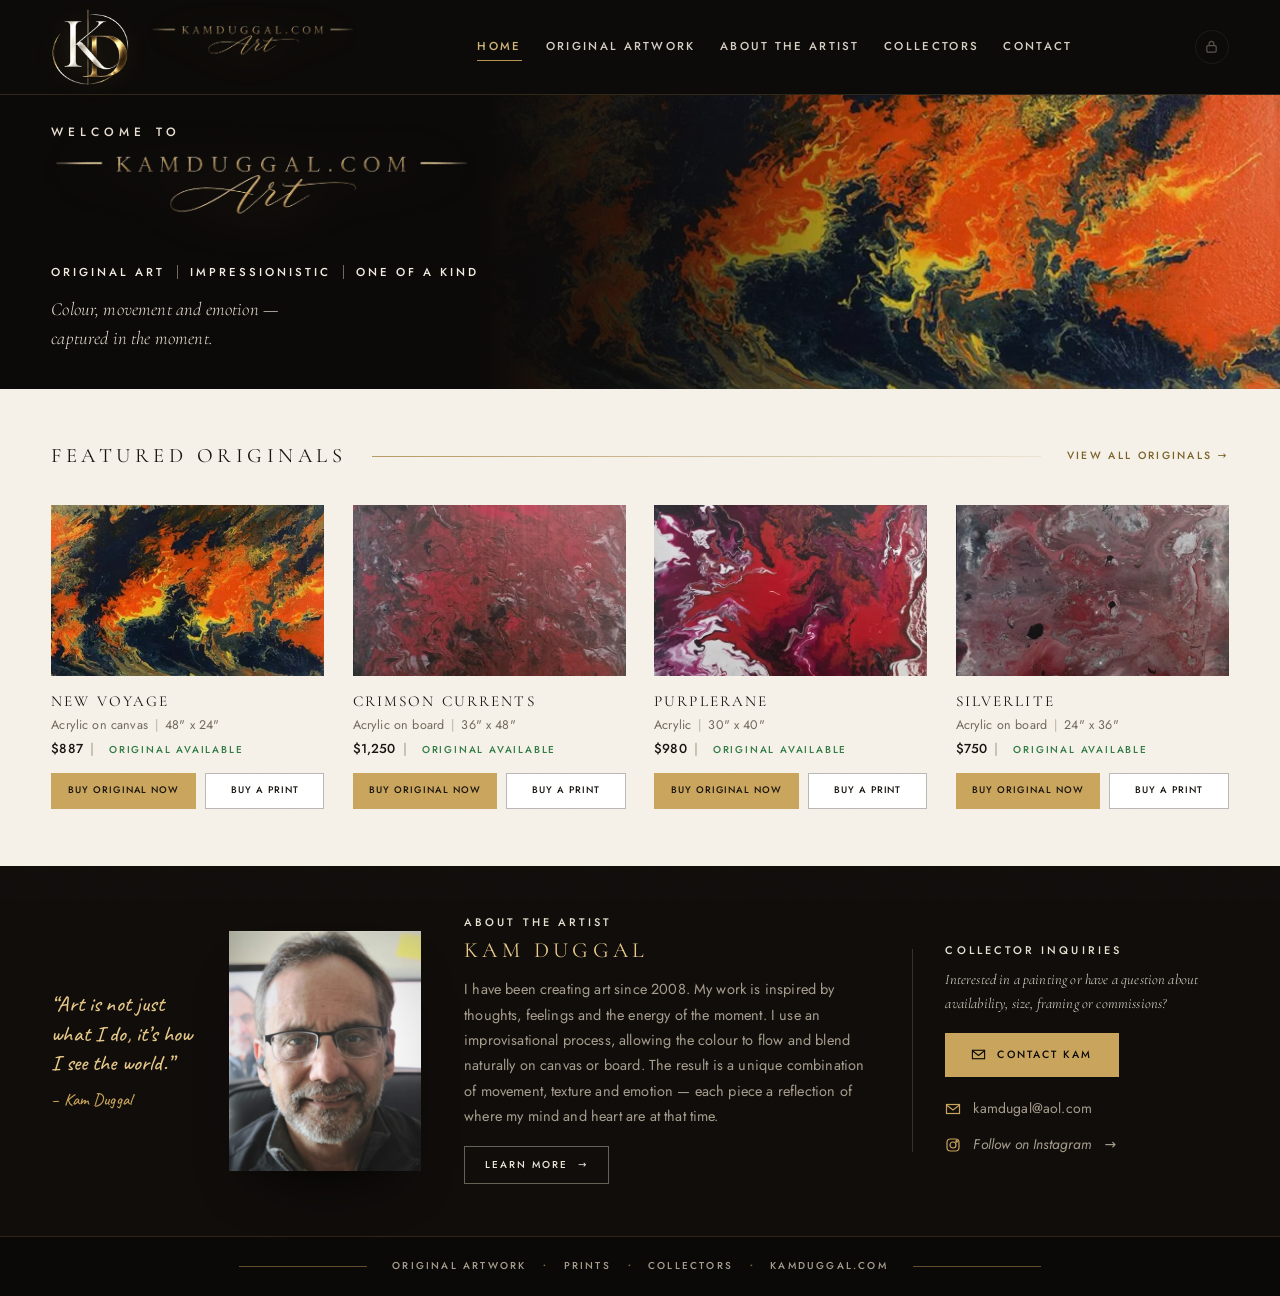
==== index.html @ 904432cf "Remove the Alt view The home page is Kam's design now, so a toggle to see his design is pointless. T" ====
<!doctype html>
<html lang="en">
<head>
<meta charset="utf-8">
<meta name="viewport" content="width=device-width, initial-scale=1">
<title>Kam Duggal | Original Abstract Paintings, Concord NC</title>
<meta name="description" content="Original abstract flow paintings by Kam Duggal, an improvisational artist in Concord, North Carolina. Colour, movement and emotion, captured in the moment. Originals by inquiry, prints available.">
<meta property="og:title" content="Kam Duggal | Original Art">
<meta property="og:description" content="Colour, movement and emotion, captured in the moment. Original abstract paintings from Concord, North Carolina.">
<meta property="og:image" content="img/art/new-voyage.webp">
<meta property="og:type" content="website">
<meta name="theme-color" content="#0b0a09">
<link rel="icon" href="img/favicon.png" type="image/png">
<link rel="apple-touch-icon" href="img/favicon.png">
<link rel="preconnect" href="https://fonts.googleapis.com">
<link rel="preconnect" href="https://fonts.gstatic.com" crossorigin>
<link href="https://fonts.googleapis.com/css2?family=Cormorant+Garamond:ital,wght@0,300;0,400;0,500;1,300;1,400&family=Caveat:wght@400;500&family=Jost:wght@300;400;500&display=swap" rel="stylesheet">
<link rel="stylesheet" href="css/site.css">
<link rel="stylesheet" href="css/home.css">
<link rel="stylesheet" href="css/admin.css">
<link rel="preload" as="image" href="img/art/new-voyage.webp">
<script>document.documentElement.classList.add('js')</script>
</head>
<body>
<a class="skip" href="#main">Skip to content</a>

<header class="site-header mk-header">
  <div class="wrap">
    <a class="brand mk-brand" href="index.html" aria-label="Kam Duggal, home">
      <img class="mark" src="img/logo-mark.png" alt="" width="480" height="456">
      <img class="word" src="img/logo-word.png" alt="kamduggal.com Art" width="900" height="191">
    </a>
    <nav class="nav" aria-label="Main">
      <a href="index.html" aria-current="page">Home</a>
      <a href="originals.html">Original Artwork</a>
      <a href="artist.html">About the Artist</a>
      <a href="artist.html#collectors">Collectors</a>
      <a href="artist.html#contact">Contact</a>
    </nav>
    <button class="menu-btn" aria-label="Open menu" aria-expanded="false"><span></span><span></span></button>
  </div>
</header>

<main id="main">

  <!-- HERO -->
  <section class="mk-hero" aria-label="Introduction">
    <div class="mk-hero-art" id="hero-art"></div>
    <div class="mk-hero-copy">
      <span class="mk-welcome">Welcome to</span>
      <h1 class="mk-wordmark">
        <img src="img/logo-word.png" alt="kamduggal.com Art" width="900" height="191" fetchpriority="high">
      </h1>
      <p class="mk-tags"><span>Original Art</span><i></i><span>Impressionistic</span><i></i><span>One of a Kind</span></p>
      <p class="mk-tagline">Colour, movement and emotion &mdash;<br>captured in the moment.</p>
    </div>
  </section>

  <!-- FEATURED ORIGINALS -->
  <section class="mk-featured" id="featured">
    <div class="wrap">
      <div class="mk-head">
        <h2>Featured Originals</h2>
        <span class="mk-rule"></span>
        <a class="mk-viewall" href="originals.html">View all originals <span aria-hidden="true">&rarr;</span></a>
      </div>
      <ul class="feature-grid" id="feature-grid"></ul>
    </div>
  </section>

  <!-- ABOUT + COLLECTOR INQUIRIES -->
  <section class="mk-about" id="about">
    <div class="wrap mk-about-grid">
      <figure class="mk-portrait">
        <blockquote class="mk-quote">&ldquo;Art is not just what I do, it&rsquo;s how I see the world.&rdquo;<cite>&ndash; Kam Duggal</cite></blockquote>
        <img src="img/kam-portrait.jpg" alt="Kam Duggal" data-img-slot="artist.portrait" width="900" height="1125">
      </figure>

      <div class="mk-bio">
        <span class="mk-label">About the Artist</span>
        <h2>Kam Duggal</h2>
        <p>I have been creating art since 2008. My work is inspired by thoughts, feelings and the energy of the moment. I use an improvisational process, allowing the colour to flow and blend naturally on canvas or board. The result is a unique combination of movement, texture and emotion &mdash; each piece a reflection of where my mind and heart are at that time.</p>
        <a class="mk-learn" href="artist.html">Learn More <span aria-hidden="true">&rarr;</span></a>
      </div>

      <aside class="mk-inq">
        <span class="mk-label">Collector Inquiries</span>
        <p>Interested in a painting or have a question about availability, size, framing or commissions?</p>
        <a class="mk-contact" href="artist.html#contact">
          <svg viewBox="0 0 16 16" fill="none" stroke="currentColor" stroke-width="1.2" aria-hidden="true"><rect x="1.5" y="3.5" width="13" height="9"/><path d="m1.5 4 6.5 5 6.5-5"/></svg>
          Contact Kam
        </a>
        <ul class="mk-lines">
          <li>
            <svg viewBox="0 0 16 16" fill="none" stroke="currentColor" stroke-width="1.2" aria-hidden="true"><rect x="1.5" y="3.5" width="13" height="9"/><path d="m1.5 4 6.5 5 6.5-5"/></svg>
            <a href="mailto:kamdugal@aol.com">kamdugal@aol.com</a>
          </li>
          <li>
            <svg viewBox="0 0 16 16" fill="none" stroke="currentColor" stroke-width="1.2" aria-hidden="true"><rect x="2" y="2" width="12" height="12" rx="3.5"/><circle cx="8" cy="8" r="3"/><circle cx="11.6" cy="4.4" r=".7" fill="currentColor"/></svg>
            <em>Follow on Instagram</em> <span aria-hidden="true">&rarr;</span>
          </li>
        </ul>
      </aside>
    </div>
  </section>
</main>

<footer class="mk-footer">
  <div class="wrap">
    <span class="mk-frule"></span>
    <nav class="mk-flinks" aria-label="Footer">
      <a href="originals.html">Original Artwork</a><i>&bull;</i>
      <a href="https://kam-duggal.pixels.com/">Prints</a><i>&bull;</i>
      <a href="artist.html#collectors">Collectors</a><i>&bull;</i>
      <a href="index.html">kamduggal.com</a>
    </nav>
    <span class="mk-frule"></span>
  </div>
</footer>

<script src="js/data.js"></script>
<script src="/api/content.js"></script>
<script src="js/site.js"></script>
<script src="js/home.js"></script>
<script src="js/admin.js" defer></script>
</body>
</html>
---- css/site.css ----
/* Kam Duggal — Original Art
   Ink, bone and gilt. Display: Cormorant Garamond. Text: Jost. */

:root {
  --ink: #0b0a09;
  --ink-2: #13110f;
  --ink-3: #1c1916;
  --line: rgba(233, 222, 200, .14);
  --line-strong: rgba(233, 222, 200, .28);
  --bone: #f2ece1;
  --bone-2: #e8e0d1;
  --paper: #faf7f1;
  --text: #ece5d8;
  --muted: #a69d8d;
  --muted-dark: #6d6559;
  --gold: #c9a45c;
  --gold-hi: #e6c888;
  --gold-lo: #8f7236;
  --ember: #e0582a;
  --serif: "Cormorant Garamond", "Cormorant", Garamond, "Times New Roman", serif;
  --sans: "Jost", "Futura", "Century Gothic", system-ui, sans-serif;
  --gutter: clamp(20px, 4vw, 64px);
  --max: 1440px;
  --ease: cubic-bezier(.2, .7, .1, 1);
  --ease-io: cubic-bezier(.65, 0, .35, 1);
  --header-h: 84px;
}

*, *::before, *::after { box-sizing: border-box; }
html { -webkit-text-size-adjust: 100%; scroll-padding-top: calc(var(--header-h) + 16px); }
@media (prefers-reduced-motion: no-preference) { html { scroll-behavior: smooth; } }
body {
  margin: 0;
  background: var(--ink);
  color: var(--text);
  font: 400 16px/1.7 var(--sans);
  letter-spacing: .01em;
  -webkit-font-smoothing: antialiased;
  overflow-x: clip;
}
img, svg, canvas { display: block; max-width: 100%; }
a { color: inherit; text-decoration: none; }
button, input, select, textarea { font: inherit; color: inherit; }
button { cursor: pointer; background: none; border: 0; padding: 0; }
:focus-visible { outline: 1px solid var(--gold-hi); outline-offset: 4px; }
::selection { background: var(--gold); color: var(--ink); }
[hidden] { display: none !important; }
.sr-only { position: absolute; width: 1px; height: 1px; overflow: hidden; clip: rect(0 0 0 0); white-space: nowrap; }
.skip { position: fixed; left: 16px; top: -60px; z-index: 200; background: var(--gold); color: var(--ink); padding: 10px 16px; }
.skip:focus { top: 16px; }

/* ---------- type ---------- */
.eyebrow {
  font: 500 11px/1.4 var(--sans);
  letter-spacing: .32em;
  text-transform: uppercase;
  color: var(--gold);
  display: inline-flex; align-items: center; gap: 14px;
}
.eyebrow::before { content: ""; width: 32px; height: 1px; background: currentColor; opacity: .7; }
.eyebrow.plain::before { display: none; }
.display {
  font-family: var(--serif);
  font-weight: 300;
  line-height: .95;
  letter-spacing: -.01em;
  margin: 0;
}
.display em, .h2 em, .h3 em { font-style: italic; color: var(--gold-hi); }
.h2 { font: 300 clamp(2.4rem, 5.2vw, 4.6rem)/1 var(--serif); margin: 0; letter-spacing: -.01em; }
.h3 { font: 400 clamp(1.6rem, 2.4vw, 2.2rem)/1.1 var(--serif); margin: 0; }
.lede { font: 300 clamp(1.25rem, 1.9vw, 1.6rem)/1.5 var(--serif); color: var(--text); }
.muted { color: var(--muted); }
.caps { text-transform: uppercase; letter-spacing: .22em; font-size: 11px; font-weight: 500; }
.num { font-family: var(--serif); font-style: italic; color: var(--gold); }

/* ---------- atmosphere ---------- */
/* fine grain over everything, so the black never reads as flat screen-black */
body::after {
  content: ""; position: fixed; inset: 0; z-index: 1; pointer-events: none; opacity: .05;
  mix-blend-mode: overlay;
  background-image: url("data:image/svg+xml,%3Csvg xmlns='http://www.w3.org/2000/svg' width='140' height='140'%3E%3Cfilter id='n'%3E%3CfeTurbulence type='fractalNoise' baseFrequency='.85' numOctaves='3'/%3E%3C/filter%3E%3Crect width='140' height='140' filter='url(%23n)'/%3E%3C/svg%3E");
}
/* a wash of gilt light and the hairlines of a gallery wall */
.section:not(.light), .page-head, .cta {
  background-image:
    radial-gradient(75% 60% at 8% -10%, rgba(201, 164, 92, .085), transparent 62%),
    radial-gradient(55% 50% at 96% 108%, rgba(224, 88, 42, .06), transparent 68%),
    repeating-linear-gradient(90deg, rgba(233, 222, 200, .032) 0 1px, transparent 1px 25%);
}
.spotlight { background-color: var(--ink-2); }
.light { background-image: none; }
.ghost-wrap { display: contents; }
/* a painting, ghosted, as the backdrop of a section */
.ghost {
  position: absolute; z-index: -1; pointer-events: none;
  right: -6vw; top: 50%; width: 46vw; max-width: 720px; opacity: .14;
  transform: translateY(-46%) rotate(-6deg); filter: blur(1px) saturate(1.1);
  mask-image: radial-gradient(closest-side, #000 35%, transparent);
  -webkit-mask-image: radial-gradient(closest-side, #000 35%, transparent);
}
@media (max-width: 760px) { .ghost { opacity: .1; width: 80vw; right: -20vw; } }

/* ---------- layout ---------- */
.wrap { width: 100%; max-width: var(--max); margin-inline: auto; padding-inline: var(--gutter); }
.section { padding-block: clamp(80px, 12vw, 180px); position: relative; isolation: isolate; }
.section.tight { padding-block: clamp(60px, 8vw, 110px); }
.light { background: var(--bone); color: var(--ink); }
.light .muted { color: var(--muted-dark); }
.light .eyebrow { color: var(--gold-lo); }
.light .display em, .light .h2 em, .light .h3 em { color: var(--gold-lo); }
.rule { height: 1px; background: var(--line); border: 0; margin: 0; }
.light .rule { background: rgba(11, 10, 9, .14); }

.split-head { display: grid; grid-template-columns: minmax(0, 1fr) minmax(0, 2fr); gap: 32px 64px; align-items: end; margin-bottom: clamp(40px, 6vw, 80px); }
.split-head .tools { justify-self: end; display: flex; gap: 12px; align-items: center; }
@media (max-width: 860px) { .split-head { grid-template-columns: 1fr; } .split-head .tools { justify-self: start; } }

/* ---------- buttons ---------- */
.btn {
  --bg: transparent; --fg: var(--text); --bd: var(--line-strong);
  position: relative; display: inline-flex; align-items: center; justify-content: center; gap: 12px;
  min-height: 50px; padding: 0 26px;
  background: var(--bg); color: var(--fg); border: 1px solid var(--bd);
  font: 500 11px/1 var(--sans); letter-spacing: .24em; text-transform: uppercase;
  overflow: hidden; isolation: isolate; white-space: nowrap;
  transition: color .45s var(--ease), border-color .45s var(--ease);
}
.btn::after {
  content: ""; position: absolute; inset: 0; z-index: -1;
  background: var(--gold-hi); transform: translateY(101%);
  transition: transform .55s var(--ease);
}
.btn:hover { color: var(--ink); border-color: var(--gold-hi); }
.btn:hover::after { transform: none; }
.btn.gold { --bg: var(--gold); --fg: var(--ink); --bd: var(--gold); }
.btn.gold::after { background: var(--bone); }
.btn.small { min-height: 40px; padding: 0 16px; font-size: 10px; letter-spacing: .2em; }
.light .btn { --fg: var(--ink); --bd: rgba(11, 10, 9, .3); }
.light .btn.gold { --fg: var(--ink); --bd: var(--gold); }
.ico-i { width: 14px; height: 14px; flex: none; }
.btn .arr { width: 14px; height: 14px; flex: none; transition: transform .45s var(--ease); }
.btn:hover .arr { transform: translate(3px, -3px); }
.btn .arr.right { transform: none; }
.btn:hover .arr.right { transform: translateX(4px); }

.link {
  display: inline-flex; align-items: center; gap: 10px;
  font: 500 11px/1 var(--sans); letter-spacing: .24em; text-transform: uppercase;
  padding-block: 8px; background: linear-gradient(currentColor, currentColor) 0 100% / 100% 1px no-repeat;
  transition: background-size .5s var(--ease), color .3s;
}
.link:hover { background-size: 0 1px; background-position: 100% 100%; color: var(--gold-hi); }
.light .link:hover { color: var(--gold-lo); }

/* ---------- header ---------- */
.site-header {
  position: fixed; inset: 0 0 auto; z-index: 90; height: var(--header-h);
  display: flex; align-items: center;
  transition: background .5s var(--ease), height .5s var(--ease), transform .5s var(--ease), border-color .5s;
  border-bottom: 1px solid transparent;
}
.site-header.scrolled {
  --header-h: 68px;
  background: rgba(11, 10, 9, .82);
  backdrop-filter: blur(14px) saturate(1.2);
  -webkit-backdrop-filter: blur(14px) saturate(1.2);
  border-color: var(--line);
}
.site-header.hide { transform: translateY(-100%); }
.site-header .wrap { display: flex; align-items: center; justify-content: space-between; gap: 24px; }
.brand { display: flex; align-items: center; gap: 14px; flex: none; }
.brand .mark { width: auto; height: 54px; color: var(--gold); transition: transform .8s var(--ease), filter .8s; filter: drop-shadow(0 2px 10px rgba(201, 164, 92, .18)); }
.brand:hover .mark { filter: drop-shadow(0 2px 16px rgba(230, 200, 136, .45)); }
.brand:hover .mark { transform: scale(1.04); }
.brand .word { display: grid; line-height: 1; }
.brand .word b { font: 500 17px/1 var(--serif); letter-spacing: .34em; text-transform: uppercase; }
.brand .word i { font: italic 400 14px/1 var(--serif); color: var(--gold); margin-top: 5px; letter-spacing: .04em; }
.nav { display: flex; align-items: center; gap: clamp(14px, 1.9vw, 30px); }
.nav a:not(.btn) {
  position: relative; font: 500 11px/1 var(--sans); letter-spacing: .24em; text-transform: uppercase;
  padding-block: 10px; color: var(--text); opacity: .82; transition: opacity .3s, color .3s;
}
.nav a:not(.btn)::after {
  content: ""; position: absolute; left: 0; right: 0; bottom: 2px; height: 1px; background: var(--gold);
  transform: scaleX(0); transform-origin: right; transition: transform .5s var(--ease);
}
.nav a:not(.btn):hover, .nav a[aria-current="page"] { opacity: 1; color: var(--gold-hi); }
.nav a:not(.btn):hover::after, .nav a[aria-current="page"]::after { transform: scaleX(1); transform-origin: left; }
.menu-btn { display: none; width: 44px; height: 44px; position: relative; }
.menu-btn span { position: absolute; left: 10px; right: 10px; height: 1px; background: var(--text); transition: transform .5s var(--ease), opacity .3s; }
.menu-btn span:nth-child(1) { top: 17px; }
.menu-btn span:nth-child(2) { top: 26px; left: 18px; }
.menu-open .menu-btn span:nth-child(1) { transform: translateY(4.5px) rotate(45deg); }
.menu-open .menu-btn span:nth-child(2) { transform: translateY(-4.5px) rotate(-45deg); left: 10px; }

@media (max-width: 1020px) {
  .menu-btn { display: block; z-index: 2; }
  .nav {
    position: fixed; inset: 0; z-index: 1; flex-direction: column; justify-content: center; align-items: flex-start;
    gap: 6px; padding: 100px var(--gutter) 40px; background: var(--ink);
    opacity: 0; visibility: hidden; transition: opacity .5s var(--ease), visibility .5s;
  }
  .nav a:not(.btn) { font: 300 clamp(2.4rem, 9vw, 3.6rem)/1.15 var(--serif); letter-spacing: 0; text-transform: none; opacity: 0; transform: translateY(20px); transition: opacity .6s var(--ease), transform .6s var(--ease), color .3s; }
  .nav a:not(.btn)::after { display: none; }
  .nav .btn { margin-top: 28px; opacity: 0; transition: opacity .6s .35s; }
  .menu-open .nav { opacity: 1; visibility: visible; }
  .menu-open .nav a:not(.btn) { opacity: 1; transform: none; }
  .menu-open .nav a:nth-child(2) { transition-delay: .05s; }
  .menu-open .nav a:nth-child(3) { transition-delay: .1s; }
  .menu-open .nav a:nth-child(4) { transition-delay: .15s; }
  .menu-open .nav a:nth-child(5) { transition-delay: .2s; }
  .menu-open .nav .btn { opacity: 1; }
  .menu-open .site-header { background: var(--ink); }
  .menu-open .brand { position: relative; z-index: 2; }
}
@media (max-width: 420px) {
  .brand .word b { font-size: 14px; letter-spacing: .26em; }
  .brand .mark { height: 42px; }
}

/* ---------- hero ---------- */
.hero {
  position: relative; min-height: max(100svh, 640px); display: grid; align-items: center;
  padding: calc(var(--header-h) + 40px) 0 120px; overflow: hidden; isolation: isolate;
}
.hero-bg { position: absolute; inset: -2%; z-index: -2; }
.hero-bg canvas, .hero-bg .fallback { width: 100%; height: 100%; object-fit: cover; }
.hero-bg .fallback { position: absolute; inset: 0; filter: blur(18px) saturate(1.1); transform: scale(1.1); transition: opacity 1.4s; }
.hero::before {
  content: ""; position: absolute; inset: 0; z-index: -1;
  background:
    radial-gradient(120% 90% at 78% 50%, rgba(11, 10, 9, .15), rgba(11, 10, 9, .7) 60%),
    linear-gradient(90deg, rgba(11, 10, 9, .92) 0%, rgba(11, 10, 9, .55) 45%, rgba(11, 10, 9, .25) 100%),
    linear-gradient(0deg, var(--ink) 0%, transparent 28%);
}
.hero-grid { display: grid; grid-template-columns: minmax(0, 1fr) minmax(0, 1.02fr); gap: clamp(30px, 4vw, 70px); align-items: center; }
.hero-logo { margin: 22px 0 0; max-width: min(100%, 560px); }
.hero-logo img { width: 100%; height: auto; filter: drop-shadow(0 6px 30px rgba(201, 164, 92, .25)); }
.hero h1 { font-size: clamp(3.6rem, 10.5vw, 10.5rem); margin: 26px 0 0; }
.hero h1 .line { display: block; overflow: hidden; padding-bottom: .26em; margin-bottom: -.2em; }
.hero h1 .line > span { display: inline-block; }
.hero h1 .line:nth-child(2) { padding-left: .9em; }
.hero .tag { margin: 28px 0 0; max-width: 30ch; font: italic 300 clamp(1.3rem, 2.1vw, 1.75rem)/1.4 var(--serif); color: var(--bone-2); }
.hero .pills { display: flex; flex-wrap: wrap; gap: 10px 26px; margin: 34px 0 0; padding: 0; list-style: none; }
.hero .pills li { font: 500 10.5px/1 var(--sans); letter-spacing: .3em; text-transform: uppercase; color: var(--muted); display: flex; align-items: center; }
.hero .pills li + li::before { content: ""; width: 4px; height: 4px; transform: rotate(45deg); background: var(--gold); margin: 0 26px 0 0; flex: none; }
.hero .actions { display: flex; flex-wrap: wrap; gap: 14px; margin-top: 44px; }

.showcase { --stage-h: min(56svh, 480px); position: relative; justify-self: stretch; width: auto; margin-right: calc(var(--gutter) * -1); }
.showcase .stage { position: relative; height: var(--stage-h); }
.showcase figure {
  position: absolute; inset: 0; margin: 0;
  opacity: 0; transition: opacity 1.2s var(--ease);
}
.showcase figure.on { opacity: 1; }
.showcase .frame {
  position: relative; display: block; width: 100%; height: 100%; padding: 0; overflow: hidden;
  box-shadow: 0 50px 90px -40px rgba(0, 0, 0, .9), inset 0 0 0 1px rgba(201, 164, 92, .3);
}
.showcase .frame::after {
  content: ""; position: absolute; inset: 0; pointer-events: none;
  background: linear-gradient(90deg, rgba(11, 10, 9, .6), transparent 26%);
}
.showcase figure.on .frame img { transform: scale(1); }
.showcase .frame img { width: 100%; height: 100%; max-width: none; max-height: none; object-fit: cover; transform: scale(1.07); transition: transform 8s linear; }
.showcase .caption { padding-right: var(--gutter); }
.showcase .cap-row {
  display: flex; justify-content: space-between; align-items: end; gap: 20px; margin-top: 26px;
  border-top: 1px solid var(--line); padding-top: 18px;
}
.showcase .now b { display: block; font: 400 1.5rem/1.1 var(--serif); }
.showcase .now span { font-size: 12px; color: var(--muted); letter-spacing: .06em; }
.showcase .count { font: italic 300 1.1rem/1 var(--serif); color: var(--gold); white-space: nowrap; }
.showcase .bars { display: flex; gap: 6px; margin-top: 16px; }
.showcase .bars button { flex: 1; height: 16px; position: relative; }
.showcase .bars button::before, .showcase .bars button::after { content: ""; position: absolute; left: 0; right: 0; top: 7px; height: 2px; background: var(--line-strong); }
.showcase .bars button::after { background: var(--gold); transform: scaleX(0); transform-origin: left; }
.showcase .bars button.done::after { transform: scaleX(1); }
.showcase .bars button.on::after { animation: bar var(--dur, 7s) linear forwards; }
.paused .showcase .bars button.on::after { animation-play-state: paused; }
@keyframes bar { to { transform: scaleX(1); } }

.hero .locale { position: absolute; right: var(--gutter); bottom: 34px; font: italic 300 1rem/1 var(--serif); color: var(--muted); }

@media (max-width: 900px) {
  .hero { padding-bottom: 110px; }
  .hero-grid { grid-template-columns: 1fr; }
  .hero h1 .line:nth-child(2) { padding-left: .5em; }
  .showcase { --stage-h: min(44svh, 380px); margin-right: 0; }
  .hero-logo { max-width: min(100%, 460px); }
  .hero .locale { display: none; }
}

@media (max-height: 780px) and (min-width: 901px) {
  .hero { padding: calc(var(--header-h) + 14px) 0 64px; }
  .hero h1 { font-size: clamp(3rem, 7.6vw, 7rem); }
  .hero .tag { margin-top: 18px; font-size: clamp(1.1rem, 1.6vw, 1.4rem); }
  .hero .pills { margin-top: 20px; }
  .hero .actions { margin-top: 26px; }
  .showcase { --stage-h: min(52svh, 330px); }
  .showcase .cap-row { margin-top: 16px; padding-top: 12px; }
  .hero .locale { bottom: 22px; }
}

/* ---------- stats band ---------- */
.stats-band { border-block: 1px solid var(--line); background: var(--ink-2); }
.stats-band .facts { display: grid; grid-template-columns: repeat(4, minmax(0, 1fr)); gap: 24px; padding-block: clamp(26px, 3.4vw, 44px); }
.stats-band .facts div { position: relative; padding-left: 26px; }
.stats-band .facts div + div::before { content: ""; position: absolute; left: 0; top: 4px; bottom: 4px; width: 1px; background: var(--line); }
.stats-band .facts b { display: block; font: 300 clamp(2rem, 3.2vw, 3rem)/1 var(--serif); color: var(--bone); }
.stats-band .facts b small { font-size: .42em; color: var(--gold); }
.stats-band .facts span { font-size: 12.5px; color: var(--muted); }
@media (max-width: 760px) {
  .stats-band .facts { grid-template-columns: repeat(2, 1fr); gap: 22px 14px; }
  .stats-band .facts div:nth-child(odd) { padding-left: 0; }
  .stats-band .facts div:nth-child(odd)::before { display: none; }
}

/* ---------- section head ---------- */
.sec-head { display: flex; justify-content: space-between; align-items: baseline; gap: 24px; flex-wrap: wrap; margin-bottom: clamp(30px, 4vw, 54px); padding-bottom: 20px; border-bottom: 1px solid rgba(11, 10, 9, .14); }

/* ---------- featured originals ---------- */
.feature-grid { list-style: none; margin: 0; padding: 0; display: grid; grid-template-columns: repeat(4, minmax(0, 1fr)); gap: clamp(18px, 2.2vw, 34px); }
.fcard { display: flex; flex-direction: column; }
.fcard .shot {
  display: grid; place-items: center; height: clamp(190px, 17vw, 250px); padding: 14px; margin-bottom: 18px;
  background: radial-gradient(75% 70% at 50% 45%, #fffdf9, #ece5d7); overflow: hidden;
  box-shadow: inset 0 0 0 1px rgba(11, 10, 9, .07);
}
.fcard .shot img { max-width: 100%; max-height: 100%; width: auto; height: auto; object-fit: contain; box-shadow: 0 18px 26px -14px rgba(11, 10, 9, .5); transition: transform .9s var(--ease); }
.fcard:hover .shot img { transform: scale(1.04) translateY(-3px); }
.fcard h3 { margin: 0; font: 400 1.5rem/1.15 var(--serif); }
.fcard h3 a:hover { color: var(--gold-lo); }
.fcard .spec { margin: 6px 0 0; font-size: 12.5px; color: var(--muted-dark); }
.fcard .price { margin: 10px 0 16px; font: italic 400 1.15rem/1 var(--serif); color: var(--gold-lo); }
.fcard .price span { font: 500 10px/1 var(--sans); letter-spacing: .18em; text-transform: uppercase; color: var(--muted-dark); margin-left: 8px; font-style: normal; }
.fcard .row { display: flex; gap: 8px; margin-top: auto; }
.fcard .row .btn { flex: 1; padding: 0 8px; }
@media (max-width: 1100px) { .feature-grid { grid-template-columns: repeat(2, minmax(0, 1fr)); } }
@media (max-width: 520px) { .feature-grid { grid-template-columns: 1fr; } .fcard .shot { height: 240px; } }

/* ---------- about + collector inquiries ---------- */
.about-band { border-top: 1px solid var(--line); }
.about-grid { display: grid; grid-template-columns: minmax(0, .92fr) minmax(0, 1.12fr) minmax(0, .9fr); gap: clamp(28px, 4vw, 64px); align-items: start; }
.about-portrait { position: relative; margin: 0; }
.about-portrait img { width: 100%; height: auto; object-fit: cover; box-shadow: 0 40px 60px -30px rgba(0, 0, 0, .9); }
.about-portrait .hand { margin: 22px 0 0; font: italic 300 clamp(1.3rem, 1.8vw, 1.65rem)/1.35 var(--serif); color: var(--gold-hi); }
.about-portrait .hand em { font-style: italic; color: var(--bone); }
.about-portrait .hand cite { display: block; margin-top: 12px; font: 500 10px/1 var(--sans); letter-spacing: .3em; text-transform: uppercase; color: var(--muted); font-style: normal; }
.about-copy h2 { margin: 18px 0 20px; }
.about-copy p { margin: 0 0 1em; color: var(--muted); max-width: 46ch; }
.about-copy .btn { margin-top: 12px; }
.inquiries { border: 1px solid var(--line); padding: clamp(24px, 2.6vw, 36px); background: rgba(19, 17, 15, .6); display: grid; gap: 18px; align-content: start; }
.inquiries p { margin: 0; font: italic 300 1.15rem/1.5 var(--serif); color: var(--bone-2); }
.inquiries .btn { justify-self: start; }
.inquiries .contact-lines { display: grid; gap: 12px; padding-top: 18px; border-top: 1px solid var(--line); }
.inquiries .contact-lines a, .inquiries .contact-lines span { display: flex; gap: 12px; align-items: center; font-size: 14.5px; color: var(--muted); }
.inquiries .contact-lines svg { color: var(--gold); }
.inquiries .contact-lines a:hover { color: var(--gold-hi); }
@media (max-width: 1040px) {
  .about-grid { grid-template-columns: repeat(2, minmax(0, 1fr)); }
  .about-portrait { grid-row: span 2; }
}
@media (max-width: 720px) { .about-grid { grid-template-columns: 1fr; } .about-portrait { grid-row: auto; max-width: 420px; } }

/* ---------- marquee ---------- */
.marquee { border-block: 1px solid var(--line); overflow: hidden; padding-block: 22px; background: var(--ink); }
.marquee .track { display: flex; width: max-content; animation: marquee 48s linear infinite; }
.marquee .track > span { display: flex; align-items: center; gap: 48px; padding-right: 48px; white-space: nowrap; font: italic 300 clamp(1.4rem, 2.6vw, 2.2rem)/1 var(--serif); color: var(--bone-2); }
.marquee .track > span b { font: 500 11px/1 var(--sans); letter-spacing: .32em; text-transform: uppercase; font-style: normal; color: var(--gold); }
.marquee .dot { width: 7px; height: 7px; transform: rotate(45deg); border: 1px solid var(--gold); flex: none; }
@keyframes marquee { to { transform: translateX(-50%); } }
@media (prefers-reduced-motion: reduce) { .marquee .track { animation: none; } }

/* ---------- intro statement ---------- */
.intro { display: grid; grid-template-columns: minmax(0, 1fr) minmax(0, 2.2fr); gap: 40px 80px; }
.intro .big { font: 300 clamp(1.9rem, 3.9vw, 3.6rem)/1.18 var(--serif); margin: 0; letter-spacing: -.005em; }
.intro .big .w { opacity: .16; transition: opacity .6s; }
.intro .big .w.lit { opacity: 1; }
.intro .big em { color: var(--gold-lo); }
.intro .aside { display: grid; gap: 28px; align-content: start; }
.intro .facts { display: grid; grid-template-columns: repeat(4, minmax(0, 1fr)); gap: 24px; margin-top: clamp(50px, 7vw, 90px); padding-top: 32px; border-top: 1px solid rgba(11, 10, 9, .14); grid-column: 2; }
.intro .facts div b { display: block; font: 300 clamp(2.4rem, 4vw, 3.6rem)/1 var(--serif); color: var(--ink); }
.intro .facts div span { font-size: 13px; color: var(--muted-dark); }
@media (max-width: 900px) {
  .intro { grid-template-columns: 1fr; }
  .intro .facts { grid-column: 1; grid-template-columns: repeat(2, 1fr); }
}

/* ---------- featured rail ---------- */
.rail-wrap { position: relative; }
.rail {
  display: flex; gap: clamp(18px, 2.4vw, 36px); align-items: flex-end;
  overflow-x: auto; scroll-snap-type: x mandatory; scrollbar-width: none;
  padding: 10px var(--gutter) 30px; margin: 0; scroll-padding-left: var(--gutter);
  cursor: grab;
}
.rail::-webkit-scrollbar { display: none; }
.rail.dragging { cursor: grabbing; scroll-snap-type: none; }
.rail.dragging a { pointer-events: none; }
.card { flex: none; scroll-snap-align: start; width: var(--w, 300px); list-style: none; }
.card .mount {
  position: relative; display: grid; place-items: center; height: var(--mh, 380px);
  background: radial-gradient(80% 80% at 50% 45%, #221e1a, #121010); overflow: hidden;
}
.card .mount img {
  max-width: 78%; max-height: 80%; width: auto; height: auto; object-fit: contain;
  box-shadow: 0 30px 40px -18px rgba(0, 0, 0, .9), 0 0 0 1px rgba(255, 255, 255, .05);
  transition: transform 1s var(--ease);
}
.card:hover .mount img { transform: scale(1.045) translateY(-4px); }
.card .mount .tag {
  position: absolute; left: 14px; top: 14px; font: 500 9.5px/1 var(--sans); letter-spacing: .24em; text-transform: uppercase;
  padding: 7px 9px; border: 1px solid var(--line-strong); color: var(--bone-2); background: rgba(11, 10, 9, .5);
}
.card .mount .scale-note { position: absolute; right: 14px; bottom: 12px; font: italic 300 .95rem/1 var(--serif); color: var(--muted); opacity: 0; transition: opacity .4s; }
.to-scale .card .mount .scale-note { opacity: 1; }
.card .meta { display: block; margin-top: 18px; color: inherit; }
.card h3 { font: 400 1.55rem/1.1 var(--serif); margin: 0; }
.card .price { font: italic 400 1.15rem/1 var(--serif); color: var(--gold-hi); white-space: nowrap; }
.card .spec { margin: 6px 0 0; font-size: 13px; color: var(--muted); transition: color .4s; }
.card:hover .spec { color: var(--bone-2); }
.card h3 { transition: color .4s; }
.card:hover h3 { color: var(--gold-hi); }
.card .row { display: flex; gap: 8px; margin-top: 18px; }
.card .row .btn { flex: 1; padding: 0 10px; }
.rail-ctrl { display: flex; gap: 8px; }
.rail-ctrl button {
  width: 50px; height: 50px; border: 1px solid var(--line-strong); display: grid; place-items: center;
  transition: background .3s, border-color .3s, color .3s;
}
.rail-ctrl button:hover { background: var(--gold); border-color: var(--gold); color: var(--ink); }
.rail-ctrl button:disabled { opacity: .3; pointer-events: none; }
.rail-ctrl svg { width: 16px; height: 16px; }
.toggle {
  display: inline-flex; border: 1px solid var(--line-strong); padding: 3px; gap: 2px;
}
.toggle button { padding: 9px 14px; font: 500 10px/1 var(--sans); letter-spacing: .22em; text-transform: uppercase; color: var(--muted); transition: background .3s, color .3s; }
.toggle button[aria-pressed="true"] { background: var(--bone); color: var(--ink); }
.rail-progress { height: 1px; background: var(--line); margin: 10px var(--gutter) 0; position: relative; }
.rail-progress i { position: absolute; left: 0; top: -1px; height: 3px; background: var(--gold); width: 20%; transition: transform .2s linear; }

/* ---------- spotlight / loupe ---------- */

.spot-grid { display: grid; grid-template-columns: minmax(0, 2.1fr) minmax(0, 1fr); gap: clamp(30px, 5vw, 80px); align-items: center; }
.loupe-host { position: relative; cursor: none; touch-action: pan-y; }
.loupe-host img { width: 100%; height: auto; box-shadow: 0 60px 90px -40px rgba(0, 0, 0, .9); }
.loupe-host::after { content: ""; position: absolute; inset: 0; box-shadow: inset 0 0 0 1px rgba(255, 255, 255, .06); pointer-events: none; }
.loupe {
  position: absolute; left: 0; top: 0; width: 220px; height: 220px; border-radius: 50%;
  pointer-events: none; opacity: 0; transform: translate(-50%, -50%) scale(.6);
  transition: opacity .3s, transform .4s var(--ease);
  box-shadow: 0 0 0 1px var(--gold-hi), 0 0 0 6px rgba(11, 10, 9, .4), 0 30px 60px rgba(0, 0, 0, .6);
  background-repeat: no-repeat;
}
.loupe.on { opacity: 1; transform: translate(-50%, -50%) scale(1); }
.loupe-hint { position: absolute; left: 18px; bottom: 16px; display: flex; gap: 10px; align-items: center; font: 500 10px/1 var(--sans); letter-spacing: .26em; text-transform: uppercase; background: rgba(11, 10, 9, .7); padding: 10px 12px; transition: opacity .4s; }
.loupe-host:hover .loupe-hint { opacity: 0; }
.spot-copy dl { display: grid; grid-template-columns: auto 1fr; gap: 12px 24px; margin: 36px 0; padding: 26px 0; border-block: 1px solid var(--line); font-size: 14px; }
.spot-copy dt { color: var(--muted); font-size: 10.5px; letter-spacing: .24em; text-transform: uppercase; padding-top: 3px; }
.spot-copy dd { margin: 0; }
.spot-copy .actions { display: flex; flex-wrap: wrap; gap: 12px; }
@media (max-width: 900px) { .spot-grid { grid-template-columns: 1fr; } .loupe-host { cursor: auto; } }

/* ---------- process (sticky) ---------- */
.process { display: grid; grid-template-columns: minmax(0, 1fr) minmax(0, 1fr); gap: clamp(30px, 6vw, 110px); }
.process .pin { position: sticky; top: calc(var(--header-h) + 24px); height: calc(100svh - var(--header-h) - 48px); min-height: 460px; }
.process .lens { position: relative; height: 100%; overflow: hidden; display: grid; grid-template-rows: minmax(0, 1fr); place-items: center;
  background: radial-gradient(75% 70% at 50% 45%, #201c18, #0d0c0a);
  padding: clamp(20px, 2.6vw, 44px) clamp(20px, 2.6vw, 44px) clamp(80px, 7vw, 104px); }
.process .lens img { width: auto; height: auto; max-width: 100%; max-height: 100%; object-fit: contain;
  filter: drop-shadow(0 26px 46px rgba(0, 0, 0, .8)); transform-origin: 50% 50%; transform: scale(var(--z, 1));
  transition: transform 1.6s var(--ease), opacity .25s; will-change: transform; }
.process .lens .stamp {
  position: absolute; left: 20px; bottom: 20px; right: 20px; display: flex; justify-content: space-between; align-items: end;
  font: 500 10px/1.4 var(--sans); letter-spacing: .26em; text-transform: uppercase; color: var(--bone);
  text-shadow: 0 1px 12px rgba(0, 0, 0, .8);
}
.process .lens .stamp b { font: italic 300 2.8rem/1 var(--serif); letter-spacing: 0; color: var(--gold-hi); text-transform: none; }
.steps { list-style: none; margin: 0; padding: 0; }
.steps li { min-height: 70svh; display: flex; flex-direction: column; justify-content: center; padding-block: 40px; border-top: 1px solid var(--line); opacity: .25; transition: opacity .6s; }
.steps li.on { opacity: 1; }
.steps li:first-child { border-top: 0; }
.steps .n { font: italic 300 1.2rem/1 var(--serif); color: var(--gold); margin-bottom: 18px; }
.steps h3 { font: 300 clamp(2.2rem, 4vw, 3.4rem)/1.02 var(--serif); margin: 0 0 18px; }
.steps p { margin: 0; max-width: 44ch; color: var(--muted); }
.steps blockquote { margin: 22px 0 0; padding-left: 18px; border-left: 1px solid var(--gold); font: italic 300 1.25rem/1.45 var(--serif); color: var(--bone-2); max-width: 40ch; }
@media (max-width: 900px) {
  .process { grid-template-columns: 1fr; }
  .process .pin { top: var(--header-h); height: 38svh; min-height: 0; z-index: 1; margin-inline: calc(var(--gutter) * -1); }
  .steps li { min-height: 60svh; background: var(--ink); }
}

/* ---------- palettes ---------- */
.palettes { display: grid; grid-template-columns: repeat(4, minmax(0, 1fr)); gap: 12px; }
.palette {
  position: relative; aspect-ratio: 3 / 4; overflow: hidden; display: flex; flex-direction: column; justify-content: flex-end;
  padding: 22px; color: var(--bone); isolation: isolate;
}
.palette:nth-child(1) { grid-column: span 2; grid-row: span 2; aspect-ratio: auto; }
.palette img { position: absolute; inset: 0; width: 100%; height: 100%; object-fit: cover; z-index: -2; transform: scale(1.08); transition: transform 1.4s var(--ease), filter 1s; filter: saturate(.9); }
.palette::before { content: ""; position: absolute; inset: 0; z-index: -1; background: linear-gradient(0deg, rgba(11, 10, 9, .88), rgba(11, 10, 9, .05) 60%); transition: background .6s; }
.palette:hover img { transform: scale(1.16) rotate(.6deg); filter: saturate(1.15); }
.palette .count { position: absolute; top: 18px; right: 20px; font: italic 300 1.1rem/1 var(--serif); color: var(--bone-2); }
.palette h3 { font: 300 clamp(1.7rem, 2.6vw, 2.6rem)/1 var(--serif); margin: 0; }
.palette:nth-child(1) h3 { font-size: clamp(2.4rem, 4.4vw, 4.2rem); }
.palette p { margin: 8px 0 0; font-size: 13px; color: var(--bone-2); max-width: 30ch; }
.palette .swatches { display: flex; gap: 5px; margin-top: 14px; }
.palette .swatches i { width: 18px; height: 18px; border-radius: 50%; box-shadow: 0 0 0 1px rgba(255, 255, 255, .25); }
.palette .go { position: absolute; right: 20px; bottom: 22px; width: 38px; height: 38px; border: 1px solid rgba(255, 255, 255, .35); display: grid; place-items: center; transition: background .4s, color .4s, border-color .4s; }
.palette:hover .go { background: var(--gold-hi); border-color: var(--gold-hi); color: var(--ink); }
.palette .go svg { width: 14px; height: 14px; }
.palette:nth-child(6), .palette:nth-child(7) { grid-column: span 2; aspect-ratio: 16 / 7; }
@media (max-width: 900px) { .palettes { grid-template-columns: repeat(2, minmax(0, 1fr)); } .palette:nth-child(1) { grid-column: span 2; grid-row: auto; aspect-ratio: 16 / 10; } }
@media (max-width: 480px) { .palette { padding: 16px; } .palette p { display: none; } .palette .go { display: none; } }

/* ---------- collection strip ---------- */
.strip { position: relative; background: var(--ink); }
.strip-pin { position: sticky; top: 0; height: 100svh; display: grid; grid-template-columns: 100%; grid-template-rows: auto 1fr auto; gap: clamp(18px, 3vw, 34px); padding: clamp(80px, 11vh, 130px) 0 clamp(28px, 5vh, 54px); overflow: hidden; }
.strip-head { display: grid; gap: 14px; }
.strip-track { display: flex; width: max-content; height: 100%; align-items: center; gap: clamp(20px, 3vw, 48px); padding-left: var(--gutter); will-change: transform; min-height: 0; }
.strip-item { flex: none; height: 100%; min-height: 0; display: grid; align-items: center; justify-items: center; }
.strip-item img { height: 100%; max-height: 100%; width: auto; max-width: none; object-fit: contain; box-shadow: 0 40px 60px -30px rgba(0, 0, 0, .95), 0 0 0 1px rgba(255, 255, 255, .06); transition: transform .8s var(--ease), filter .8s; filter: saturate(.96); }
.strip-item:hover img { transform: translateY(-8px) scale(1.01); filter: saturate(1.1); }
.strip-item span { font: 400 1.1rem/1 var(--serif); color: var(--muted); transition: color .4s; }
.strip-item:hover span { color: var(--gold-hi); }
.strip-foot { display: flex; justify-content: space-between; align-items: baseline; gap: 24px; flex-wrap: wrap; font-size: 13px; }
#strip-label { transition: opacity .3s; }
@media (max-width: 760px) {
  .strip-pin { padding-top: 90px; gap: 16px; }
  .strip-item span { font-size: .95rem; }
}
@media (prefers-reduced-motion: reduce) {
  .strip-pin { position: static; height: auto; }
  .strip-track { overflow-x: auto; padding-bottom: 20px; }
  .strip-item { height: 58svh; }
}

/* ---------- prints line ---------- */
.prints-line { display: flex; justify-content: space-between; align-items: center; gap: 30px; flex-wrap: wrap; }

/* ---------- quote band ---------- */
.quote-band { position: relative; min-height: 88svh; display: grid; place-items: center; text-align: center; overflow: hidden; isolation: isolate; }
.quote-band .bg { position: absolute; inset: -12% 0; z-index: -2; background-size: cover; background-position: center; filter: saturate(.85) brightness(.75); will-change: transform; }
.quote-band::before { content: ""; position: absolute; inset: 0; z-index: -1; background: radial-gradient(65% 65% at 50% 50%, rgba(11, 10, 9, .72), rgba(11, 10, 9, .95)); }
.quote-band blockquote { margin: 0; max-width: 18ch; font: 300 clamp(2.6rem, 7vw, 6.4rem)/1 var(--serif); letter-spacing: -.01em; }
.quote-band blockquote em { color: var(--gold-hi); }
.quote-band cite { display: block; margin-top: 40px; font: italic 400 1.35rem/1 var(--serif); color: var(--gold); }
.quote-band .sig { font-family: var(--serif); }

/* ---------- two paths ---------- */
.paths { display: grid; grid-template-columns: repeat(2, minmax(0, 1fr)); gap: 0; border: 1px solid rgba(11, 10, 9, .16); }
.path { padding: clamp(28px, 4.5vw, 64px); display: flex; flex-direction: column; gap: 22px; position: relative; overflow: hidden; }
.path + .path { border-left: 1px solid rgba(11, 10, 9, .16); }
.path .art { height: 250px; position: relative; margin-bottom: 10px; }
.path h3 { font: 300 clamp(2rem, 3.4vw, 3rem)/1 var(--serif); margin: 0; }
.path ul { list-style: none; padding: 0; margin: 0; display: grid; gap: 10px; }
.path li { display: flex; gap: 14px; align-items: baseline; font-size: 15px; }
.path li::before { content: ""; width: 6px; height: 6px; transform: rotate(45deg) translateY(-2px); background: var(--gold-lo); flex: none; }
.path .actions { margin-top: auto; padding-top: 12px; display: flex; flex-wrap: wrap; gap: 12px; }
.path.dark { background: var(--ink); color: var(--text); }
.path.dark li::before { background: var(--gold); }
/* the original: one canvas in a frame */
.art.one img { position: absolute; left: 50%; top: 50%; height: 100%; width: auto; transform: translate(-50%, -50%); box-shadow: 0 30px 40px -20px rgba(0, 0, 0, .9); border: 8px solid #1a1714; outline: 1px solid rgba(201, 164, 92, .5); }
/* prints: the same image fanned out on products */
.art.many img { position: absolute; top: 50%; left: 50%; height: 78%; width: auto; box-shadow: 0 20px 30px -14px rgba(0, 0, 0, .5); transition: transform .8s var(--ease); }
.art.many img:nth-child(1) { transform: translate(-120%, -50%) rotate(-7deg); border: 6px solid #fff; }
.art.many img:nth-child(2) { transform: translate(-50%, -54%); height: 92%; z-index: 2; border: 10px solid #2b2724; }
.art.many img:nth-child(3) { transform: translate(20%, -50%) rotate(7deg); border-radius: 2px; filter: contrast(1.1) brightness(1.05); }
.path:hover .art.many img:nth-child(1) { transform: translate(-135%, -50%) rotate(-10deg); }
.path:hover .art.many img:nth-child(3) { transform: translate(35%, -50%) rotate(10deg); }
.chips { display: flex; flex-wrap: wrap; gap: 8px; }
.chips span { font-size: 12px; padding: 6px 12px; border: 1px solid rgba(11, 10, 9, .18); border-radius: 99px; }
@media (max-width: 860px) { .paths { grid-template-columns: 1fr; } .path + .path { border-left: 0; border-top: 1px solid rgba(11, 10, 9, .16); } .path .art { height: 200px; } }

/* ---------- inquiry CTA ---------- */
.cta { position: relative; overflow: hidden; }
.cta-grid { display: grid; grid-template-columns: minmax(0, 1.4fr) minmax(0, 1fr); gap: 40px 80px; align-items: end; }
.cta h2 { font-size: clamp(3rem, 8vw, 7.6rem); }
.cta .side { display: grid; gap: 22px; }
.cta .contact-lines { display: grid; gap: 14px; padding-top: 22px; border-top: 1px solid var(--line); }
.cta .contact-lines a, .cta .contact-lines span { display: flex; gap: 14px; align-items: center; font-size: 15px; }
.cta .contact-lines svg { width: 18px; height: 18px; color: var(--gold); flex: none; }
.cta .contact-lines a:hover { color: var(--gold-hi); }
@media (max-width: 860px) { .cta-grid { grid-template-columns: 1fr; } }

/* ---------- footer ---------- */
.site-footer { background: #070605; border-top: 1px solid var(--line); padding: clamp(60px, 8vw, 110px) 0 36px; overflow: hidden; }
.foot-grid { display: grid; grid-template-columns: minmax(0, 1.5fr) repeat(3, minmax(0, 1fr)); gap: 40px; }
.foot-grid h4 { margin: 0 0 18px; font: 500 10.5px/1 var(--sans); letter-spacing: .3em; text-transform: uppercase; color: var(--gold); }
.foot-grid ul { list-style: none; margin: 0; padding: 0; display: grid; gap: 10px; font-size: 14px; }
.foot-grid ul a { color: var(--muted); transition: color .3s; }
.foot-grid ul a:hover { color: var(--bone); }
.foot-grid p { color: var(--muted); font-size: 14px; max-width: 34ch; }
.foot-logo {
  display: block; width: min(560px, 76%); height: auto; margin: clamp(46px, 7vw, 86px) auto 0;
  opacity: .92; filter: drop-shadow(0 10px 40px rgba(201, 164, 92, .12));
}
.foot-base { display: flex; flex-wrap: wrap; justify-content: space-between; gap: 12px; margin-top: 28px; padding-top: 22px; border-top: 1px solid var(--line); font-size: 12px; color: var(--muted-dark); }
@media (max-width: 860px) { .foot-grid { grid-template-columns: 1fr 1fr; } .foot-grid > :first-child { grid-column: span 2; } }

/* ---------- page head (inner pages) ---------- */
.page-head { padding: calc(var(--header-h) + clamp(60px, 9vw, 130px)) 0 clamp(40px, 6vw, 80px); position: relative; overflow: hidden; }
.page-head h1 { font-size: clamp(3.6rem, 11vw, 11rem); margin-top: 22px; }
.page-head .row { display: grid; grid-template-columns: minmax(0, 1.4fr) minmax(0, 1fr); gap: 30px 80px; align-items: end; }
.page-head .row p { margin: 0; }
@media (max-width: 860px) { .page-head .row { grid-template-columns: 1fr; } }

/* ---------- originals: toolbar ---------- */
.toolbar {
  position: sticky; top: var(--header-h); z-index: 40; background: rgba(11, 10, 9, .9); backdrop-filter: blur(14px); -webkit-backdrop-filter: blur(14px);
  border-block: 1px solid var(--line); transition: top .5s var(--ease);
}
.site-header.hide ~ main .toolbar, body.header-hidden .toolbar { top: 0; }
@media (max-width: 720px) { .toolbar { position: static; } }
.toolbar .wrap { display: flex; flex-wrap: wrap; gap: 12px 24px; align-items: center; justify-content: space-between; padding-block: 14px; }
@media (max-width: 1180px) { .filters { flex-basis: 100%; } }
.filters { display: flex; gap: 6px; overflow-x: auto; overscroll-behavior-x: contain; scrollbar-width: none; flex: 1 1 520px; min-width: 0; padding-block: 2px; }
.filters::-webkit-scrollbar { display: none; }
.chip {
  flex: none; display: inline-flex; align-items: center; gap: 9px; padding: 9px 14px 9px 10px; border: 1px solid var(--line); border-radius: 99px;
  font-size: 13px; color: var(--muted); transition: border-color .3s, color .3s, background .3s;
}
.chip i { width: 14px; height: 14px; border-radius: 50%; background: var(--sw, var(--gold)); box-shadow: 0 0 0 1px rgba(255, 255, 255, .2); }
.chip small { font-size: 11px; opacity: .6; }
.chip:hover { color: var(--bone); border-color: var(--line-strong); }
.chip[aria-pressed="true"] { background: var(--bone); color: var(--ink); border-color: var(--bone); }
.toolbar .right { display: flex; gap: 12px; align-items: center; flex-wrap: wrap; }
.select { position: relative; }
.select select {
  appearance: none; -webkit-appearance: none; background: transparent; border: 1px solid var(--line); border-radius: 0; padding: 10px 34px 10px 14px;
  font-size: 13px; color: var(--text); cursor: pointer;
}
.select select option { background: var(--ink); }
.select::after { content: ""; position: absolute; right: 14px; top: 50%; width: 6px; height: 6px; border-right: 1px solid var(--gold); border-bottom: 1px solid var(--gold); transform: translateY(-70%) rotate(45deg); pointer-events: none; }
.result-line { display: flex; justify-content: space-between; gap: 20px; align-items: baseline; padding-block: 34px 26px; }
.result-line .h3 { font-size: clamp(1.5rem, 2.4vw, 2rem); }

/* ---------- originals: gallery ---------- */
.gallery { columns: 4 260px; column-gap: clamp(16px, 2vw, 28px); padding-bottom: 40px; }
.tile { break-inside: avoid; margin: 0 0 clamp(26px, 3vw, 44px); display: block; width: 100%; text-align: left; opacity: 0; transform: translateY(30px); animation: rise .9s var(--ease) forwards; animation-delay: var(--d, 0s); }
@keyframes rise { to { opacity: 1; transform: none; } }
.tile .img { position: relative; overflow: hidden; background: var(--ink-3); aspect-ratio: var(--r); }
.tile .img img { width: 100%; height: 100%; object-fit: cover; transition: transform 1.1s var(--ease), filter .6s; }
.tile:hover .img img { transform: scale(1.05); }
.tile .img::after {
  content: "View"; position: absolute; left: 50%; top: 50%; width: 86px; height: 86px; border-radius: 50%;
  display: grid; place-items: center; background: rgba(242, 236, 225, .92); color: var(--ink);
  font: 500 10px/1 var(--sans); letter-spacing: .26em; text-transform: uppercase;
  transform: translate(-50%, -50%) scale(.4); opacity: 0; transition: transform .5s var(--ease), opacity .4s;
}
.tile:hover .img::after { transform: translate(-50%, -50%) scale(1); opacity: 1; }
.tile .badge { position: absolute; left: 12px; top: 12px; z-index: 1; font: 500 9.5px/1 var(--sans); letter-spacing: .22em; text-transform: uppercase; padding: 6px 8px; background: rgba(11, 10, 9, .72); color: var(--bone); }
.tile .cap { display: flex; color: var(--text); justify-content: space-between; gap: 12px; margin-top: 14px; align-items: baseline; }
.tile .t { display: block; font: 400 1.35rem/1.15 var(--serif); }
.tile .cap .p { font: italic 400 1.05rem/1 var(--serif); color: var(--gold-hi); white-space: nowrap; }
.tile .sub { display: block; font-size: 12.5px; color: var(--muted); margin-top: 4px; }
.empty { padding: 80px 0 120px; text-align: center; }

/* to-scale wall */
.wall-view { position: relative; padding: 50px 0 0; }
.wall-view .wall {
  position: relative; display: flex; flex-wrap: wrap; align-items: flex-end; justify-content: center; gap: 40px 34px;
  padding: 50px 30px 0; background: linear-gradient(180deg, #1c1916, #14120f);
}
.wall-view .piece { display: grid; justify-items: center; gap: 10px; padding-bottom: 26px; }
.wall-view .piece img { width: calc(var(--iw) * var(--ppi)); height: auto; box-shadow: 0 18px 26px -12px rgba(0, 0, 0, .9); transition: transform .5s var(--ease); }
.wall-view .piece:hover img { transform: translateY(-6px); }
.wall-view .piece span { font-size: 11px; color: var(--muted); white-space: nowrap; }
.wall-view .floor { height: 18px; background: linear-gradient(180deg, #2a241d, #0e0c0a); }
.wall-view .legend { display: flex; align-items: center; gap: 14px; justify-content: flex-end; font-size: 12px; color: var(--muted); padding-block: 14px; }
.wall-view .legend i { display: block; height: 8px; border: 1px solid var(--gold); border-top: 0; width: calc(12 * var(--ppi)); }

/* ---------- lightbox ---------- */
.lb { position: fixed; inset: 0; z-index: 150; display: grid; background: rgba(7, 6, 5, .96); opacity: 0; visibility: hidden; transition: opacity .45s var(--ease), visibility .45s; }
.lb.open { opacity: 1; visibility: visible; }
.lb-inner { display: grid; grid-template-columns: minmax(0, 1fr) 420px; height: 100%; min-height: 0; }
.lb-stage { position: relative; display: grid; place-items: center; padding: 70px clamp(20px, 4vw, 70px); min-height: 0; overflow: hidden; }
.lb-stage .art { position: relative; max-height: 100%; display: grid; place-items: center; min-height: 0; height: 100%; width: 100%; }
.lb-stage .art img { max-width: 100%; max-height: calc(100svh - 160px); width: auto; height: auto; object-fit: contain; box-shadow: 0 50px 80px -30px #000; transition: opacity .35s, transform .6s var(--ease); cursor: zoom-in; }
.lb-stage .art img.swap { opacity: 0; transform: scale(.98); }
.lb-stage.zoomed .art img { cursor: zoom-out; }
.lb-panel { border-left: 1px solid var(--line); padding: 90px 40px 40px; overflow-y: auto; display: flex; flex-direction: column; gap: 22px; background: var(--ink); }
.lb-panel h2 { font: 300 clamp(2.4rem, 3.6vw, 3.4rem)/1 var(--serif); margin: 6px 0 0; }
.lb-panel .price { font: italic 400 1.6rem/1 var(--serif); color: var(--gold-hi); }
.lb-panel dl { display: grid; grid-template-columns: auto 1fr; gap: 12px 20px; margin: 0; padding: 22px 0; border-block: 1px solid var(--line); font-size: 14px; }
.lb-panel dt { color: var(--muted); font-size: 10px; letter-spacing: .24em; text-transform: uppercase; padding-top: 3px; }
.lb-panel dd { margin: 0; }
.lb-panel .actions { display: grid; gap: 10px; }
.lb-panel .fine { font-size: 12.5px; color: var(--muted); margin: 0; }
.lb-panel .story { margin: 0; font: italic 300 1.2rem/1.5 var(--serif); color: var(--bone-2); padding-left: 16px; border-left: 1px solid var(--gold); }
.lb-close, .lb-nav {
  position: absolute; z-index: 5; width: 50px; height: 50px; display: grid; place-items: center;
  border: 1px solid var(--line-strong); background: rgba(11, 10, 9, .6); transition: background .3s, color .3s, border-color .3s;
}
.lb-close:hover, .lb-nav:hover { background: var(--gold); color: var(--ink); border-color: var(--gold); }
.lb-close { right: 20px; top: 20px; }
.lb-nav { top: 50%; transform: translateY(-50%); }
.lb-nav.prev { left: 20px; }
.lb-nav.next { right: 20px; }
.lb-close svg, .lb-nav svg { width: 16px; height: 16px; }
.lb-count { position: absolute; left: 24px; top: 34px; font: italic 300 1.1rem/1 var(--serif); color: var(--muted); }
.lb .tabs { position: absolute; left: 50%; bottom: 22px; transform: translateX(-50%); z-index: 4; }
/* room preview */
.room { position: absolute; inset: 0; display: none; overflow: hidden; background: var(--wall, #e9e3d8); transition: background .6s; }
.lb-stage.in-room .room { display: block; }
.lb-stage.in-room .art { visibility: hidden; }
.room .floor { position: absolute; left: 0; right: 0; bottom: 0; height: 18%; background: linear-gradient(180deg, #8d7a64, #6f5e4b); }
.room .floor::before { content: ""; position: absolute; inset: 0 0 auto; height: 10px; background: linear-gradient(180deg, rgba(0, 0, 0, .25), transparent); }
.room .baseboard { position: absolute; left: 0; right: 0; bottom: 18%; height: 2.2%; background: #f5f1ea; box-shadow: 0 -1px 0 rgba(0, 0, 0, .08); }
.room .sofa { position: absolute; left: 50%; transform: translateX(-50%); bottom: 11%; color: #3f4a4c; }
.room .hung { position: absolute; left: 50%; transform: translateX(-50%); box-shadow: 0 22px 30px -14px rgba(0, 0, 0, .55), 0 2px 4px rgba(0, 0, 0, .25); }
.room .lamp { position: absolute; bottom: 12%; color: #2e2a26; }
.room .dim { position: absolute; font-size: 11px; color: rgba(0, 0, 0, .55); letter-spacing: .08em; white-space: nowrap; }
.room .walls { position: absolute; right: 18px; top: 84px; display: grid; gap: 8px; }
.room .walls button { width: 26px; height: 26px; border-radius: 50%; background: var(--c); box-shadow: 0 0 0 1px rgba(0, 0, 0, .25); }
.room .walls button[aria-pressed="true"] { box-shadow: 0 0 0 2px #fff, 0 0 0 3px var(--gold); }
.room .note { position: absolute; left: 20px; top: 84px; font-size: 11px; color: rgba(0, 0, 0, .55); max-width: 30ch; }
.room.dark .note, .room.dark .dim { color: rgba(255, 255, 255, .6); }

@media (max-width: 960px) {
  .lb { overflow-y: auto; }
  .lb-inner { grid-template-columns: 1fr; grid-template-rows: auto auto; height: auto; min-height: 100%; }
  .lb-stage { height: 64svh; padding: 68px 16px 34px; }
  .lb-stage .art { height: 100%; }
  .lb-stage .art img { max-height: 100%; max-width: 100%; }
  .lb-panel { border-left: 0; border-top: 1px solid var(--line); padding: 30px var(--gutter) 60px; overflow: visible; }
  .lb-nav { top: 46%; bottom: auto; transform: translateY(-50%); width: 42px; height: 42px; }
  .lb-nav.prev { left: 10px; } .lb-nav.next { right: 10px; }
  .lb .tabs { top: 13px; bottom: auto; left: 50%; }
  .lb .tabs button { padding: 8px 10px; font-size: 9px; letter-spacing: .16em; }
  .lb-close { width: 42px; height: 42px; right: 12px; top: 12px; }
  .lb-count { left: 16px; top: 22px; font-size: .95rem; }
  .room .note { display: none; }
  .room .walls { top: auto; bottom: 14px; right: 12px; grid-auto-flow: column; }
  .room .walls button { width: 22px; height: 22px; }
  .room .dim { font-size: 10px; }
}

/* ---------- artist page ---------- */
.artist-hero { display: grid; grid-template-columns: minmax(0, 1.1fr) minmax(0, .9fr); gap: 40px clamp(40px, 7vw, 120px); align-items: center; }
.artist-hero .portrait { position: relative; aspect-ratio: 4 / 5; overflow: hidden; background: var(--ink-3); }
.artist-hero .portrait img { width: 100%; height: 100%; object-fit: cover; transform: scale(1.15); will-change: transform; }
.artist-hero .portrait .label { position: absolute; left: 0; right: 0; bottom: 0; padding: 18px 20px; background: linear-gradient(0deg, rgba(11, 10, 9, .85), transparent); font-size: 12px; color: var(--bone-2); }
.artist-hero .portrait .corner { position: absolute; width: 38px; height: 38px; border-color: var(--gold); border-style: solid; border-width: 0; }
.corner.tl { left: 14px; top: 14px; border-left-width: 1px; border-top-width: 1px; }
.corner.br { right: 14px; bottom: 14px; border-right-width: 1px; border-bottom-width: 1px; }
.artist-hero .quote { margin: 40px 0 0; padding: 28px 0 0; border-top: 1px solid var(--line); font: italic 300 clamp(1.5rem, 2.4vw, 2.1rem)/1.3 var(--serif); color: var(--bone-2); }
.artist-hero .quote cite { display: block; margin-top: 14px; font: 500 10.5px/1 var(--sans); letter-spacing: .3em; text-transform: uppercase; color: var(--gold); font-style: normal; }
@media (max-width: 900px) { .artist-hero { grid-template-columns: 1fr; } .artist-hero .portrait { max-width: 480px; } }

.statement { display: grid; grid-template-columns: minmax(0, 1fr) minmax(0, 2fr); gap: 30px 80px; }
.statement .body { font: 300 clamp(1.5rem, 2.6vw, 2.3rem)/1.4 var(--serif); }
.statement .body p { margin: 0 0 1em; }
.statement .body p:first-child::first-letter { float: left; font-size: 4.4em; line-height: .78; padding: .06em .1em 0 0; color: var(--gold-lo); font-weight: 400; }
.plate { margin: 30px 0 0; max-width: 340px; }
.plate img { width: 100%; height: auto; box-shadow: 0 30px 50px -22px rgba(11, 10, 9, .55), 0 0 0 1px rgba(11, 10, 9, .08); }
.plate figcaption { margin-top: 14px; font-size: 12.5px; letter-spacing: .04em; color: var(--muted-dark); }
@media (max-width: 860px) { .plate { max-width: 260px; margin-top: 24px; } }
.statement .sign { display: flex; align-items: center; gap: 18px; margin-top: 12px; }
.statement .sign svg { width: 120px; height: auto; color: var(--ink); }
@media (max-width: 860px) { .statement { grid-template-columns: 1fr; } }

.pillars { display: grid; grid-template-columns: repeat(3, minmax(0, 1fr)); border-top: 1px solid var(--line); }
.pillar { padding: 44px clamp(20px, 3vw, 44px) 10px 0; }
.pillar + .pillar { padding-left: clamp(20px, 3vw, 44px); border-left: 1px solid var(--line); }
.pillar .ico { width: 58px; height: 58px; color: var(--gold); margin-bottom: 26px; }
.pillar h3 { font: 300 2.2rem/1 var(--serif); margin: 0 0 14px; }
.pillar p { margin: 0; color: var(--muted); }
@media (max-width: 860px) { .pillars { grid-template-columns: 1fr; } .pillar + .pillar { padding-left: 0; border-left: 0; border-top: 1px solid var(--line); } }

.timeline { list-style: none; margin: 0; padding: 0; position: relative; }
.timeline::before { content: ""; position: absolute; left: 180px; top: 0; bottom: 0; width: 1px; background: rgba(11, 10, 9, .15); }
.timeline::after { content: ""; position: absolute; left: 180px; top: 0; width: 1px; height: var(--p, 0%); background: var(--gold-lo); }
.timeline li { display: grid; grid-template-columns: 180px minmax(0, 1fr) minmax(0, 220px); gap: 20px 60px; padding: 44px 0; border-bottom: 1px solid rgba(11, 10, 9, .1); position: relative; align-items: center; }
.timeline li::before { content: ""; position: absolute; left: 175px; top: 58px; width: 11px; height: 11px; transform: rotate(45deg); background: var(--bone); border: 1px solid var(--gold-lo); z-index: 1; transition: background .5s; }
.timeline li.on::before { background: var(--gold-lo); }
.timeline .yr { font: 300 clamp(2.6rem, 4vw, 3.6rem)/1 var(--serif); color: var(--gold-lo); align-self: start; }
.timeline h3 { font: 400 1.9rem/1.1 var(--serif); margin: 0 0 10px; }
.timeline p { margin: 0; color: var(--muted-dark); max-width: 52ch; }
.timeline .thumbs { display: flex; gap: 8px; justify-content: flex-end; }
.timeline .thumbs img { height: 110px; width: auto; box-shadow: 0 14px 20px -10px rgba(0, 0, 0, .5); }
@media (max-width: 860px) {
  .timeline::before, .timeline::after { left: 5px; }
  .timeline li { grid-template-columns: 1fr; padding-left: 36px; gap: 14px; }
  .timeline li::before { left: 0; top: 52px; }
  .timeline .thumbs { justify-content: flex-start; }
}

.howto { display: grid; grid-template-columns: repeat(4, minmax(0, 1fr)); gap: 12px; counter-reset: s; }
.howto li { list-style: none; counter-increment: s; padding: 30px 26px 34px; background: var(--ink-2); border: 1px solid var(--line); position: relative; transition: border-color .4s, transform .6s var(--ease); }
.howto li:hover { border-color: var(--gold); transform: translateY(-6px); }
.howto li::before { content: "0" counter(s); display: block; font: italic 300 3rem/1 var(--serif); color: var(--gold); margin-bottom: 40px; }
.howto h3 { font: 400 1.55rem/1.1 var(--serif); margin: 0 0 10px; }
.howto p { margin: 0; color: var(--muted); font-size: 14.5px; }
.howto ol { padding: 0; margin: 0; display: contents; }
@media (max-width: 960px) { .howto { grid-template-columns: repeat(2, 1fr); } }
@media (max-width: 520px) { .howto { grid-template-columns: 1fr; } }

.faq { display: grid; grid-template-columns: minmax(0, 1fr) minmax(0, 2fr); gap: 30px 80px; margin-top: clamp(70px, 9vw, 130px); }
.faq details { border-top: 1px solid var(--line); }
.faq details:last-child { border-bottom: 1px solid var(--line); }
.faq summary { list-style: none; cursor: pointer; display: flex; justify-content: space-between; gap: 20px; align-items: center; padding: 24px 0; font: 400 clamp(1.3rem, 2vw, 1.65rem)/1.2 var(--serif); }
.faq summary::-webkit-details-marker { display: none; }
.faq summary i { position: relative; width: 18px; height: 18px; flex: none; }
.faq summary i::before, .faq summary i::after { content: ""; position: absolute; left: 0; right: 0; top: 50%; height: 1px; background: var(--gold); transition: transform .4s var(--ease); }
.faq summary i::after { transform: rotate(90deg); }
.faq details[open] summary i::after { transform: rotate(0); }
.faq details p { margin: 0; padding: 0 0 26px; color: var(--muted); max-width: 62ch; }
@media (max-width: 860px) { .faq { grid-template-columns: 1fr; } }

/* ---------- contact form ---------- */
.contact-grid { display: grid; grid-template-columns: minmax(0, 1fr) minmax(0, 1.5fr); gap: 50px clamp(40px, 7vw, 120px); }
.contact-info { display: grid; gap: 34px; align-content: start; }
.contact-info .item h4 { margin: 0 0 6px; font: 500 10.5px/1 var(--sans); letter-spacing: .3em; text-transform: uppercase; color: var(--gold-lo); }
.contact-info .item a, .contact-info .item p { margin: 0; font: 400 1.5rem/1.3 var(--serif); }
.contact-info .item a:hover { color: var(--gold-lo); }
.form { display: grid; grid-template-columns: 1fr 1fr; gap: 26px 24px; }
.form .full { grid-column: 1 / -1; }
.field { position: relative; display: grid; }
.field label { font: 500 10.5px/1 var(--sans); letter-spacing: .24em; text-transform: uppercase; color: var(--muted-dark); margin-bottom: 10px; }
.field input, .field select, .field textarea {
  width: 100%; border: 0; border-bottom: 1px solid rgba(11, 10, 9, .25); background: transparent; padding: 10px 0 12px; font-size: 17px; border-radius: 0; color: var(--ink);
  transition: border-color .3s;
}
.field select { appearance: none; -webkit-appearance: none; cursor: pointer; }
.field.sel::after { content: ""; position: absolute; right: 4px; bottom: 22px; width: 7px; height: 7px; border-right: 1px solid var(--ink); border-bottom: 1px solid var(--ink); transform: rotate(45deg); pointer-events: none; }
.field textarea { min-height: 140px; resize: vertical; }
.field input:focus, .field select:focus, .field textarea:focus { outline: none; border-bottom-color: var(--gold-lo); box-shadow: 0 1px 0 var(--gold-lo); }
.field .err { font-size: 12px; color: #a3321a; margin-top: 6px; }
.field.invalid input, .field.invalid textarea, .field.invalid select { border-bottom-color: #a3321a; }
.interest { display: flex; flex-wrap: wrap; gap: 8px; border: 0; padding: 0; margin: 0; }
.interest legend { font: 500 10.5px/1 var(--sans); letter-spacing: .24em; text-transform: uppercase; color: var(--muted-dark); margin-bottom: 14px; padding: 0; }
.interest label { position: relative; cursor: pointer; }
.interest input { position: absolute; opacity: 0; }
.interest span { display: inline-block; padding: 10px 16px; border: 1px solid rgba(11, 10, 9, .2); border-radius: 99px; font-size: 14px; transition: background .3s, color .3s, border-color .3s; }
.interest input:checked + span { background: var(--ink); color: var(--bone); border-color: var(--ink); }
.interest input:focus-visible + span { outline: 1px solid var(--gold-lo); outline-offset: 3px; }
.piece-pick { display: flex; align-items: center; gap: 16px; padding: 12px; border: 1px solid rgba(11, 10, 9, .15); background: var(--paper); }
.piece-pick img { width: 56px; height: 56px; object-fit: cover; }
.piece-pick b { font: 400 1.25rem/1.1 var(--serif); display: block; }
.piece-pick span { font-size: 12.5px; color: var(--muted-dark); }
.piece-pick button { margin-left: auto; font-size: 12px; text-decoration: underline; color: var(--muted-dark); }
.form .submit { display: flex; flex-wrap: wrap; align-items: center; gap: 20px; }
.form .status { font-size: 14px; }
.form .status.ok { color: #2f6b3a; }
.form .status.bad { color: #a3321a; }
.hp { position: absolute; left: -9999px; }
.sent { grid-column: 1 / -1; padding: 50px; background: var(--ink); color: var(--text); text-align: center; }
.sent h3 { font: 300 2.6rem/1 var(--serif); margin: 10px 0 12px; }
@media (max-width: 860px) { .contact-grid { grid-template-columns: 1fr; } }
@media (max-width: 560px) { .form { grid-template-columns: 1fr; } }

/* ---------- page transition ---------- */
.js main, .js .site-footer { transition: opacity .42s var(--ease), transform .42s var(--ease); }
.js.leaving main, .js.leaving .site-footer { opacity: 0; transform: translateY(-10px); }
.js.leaving .site-header { opacity: 0; transition: opacity .3s; }
@media (prefers-reduced-motion: reduce) { .js.leaving main, .js.leaving .site-footer, .js.leaving .site-header { opacity: 1; transform: none; } }

/* ---------- reveal ---------- */
.js .rv { opacity: 0; transform: translateY(34px); transition: opacity 1.1s var(--ease), transform 1.1s var(--ease); transition-delay: var(--d, 0s); }
.js .rv.in { opacity: 1; transform: none; }
.js .rv-img { clip-path: inset(12% 12% 12% 12%); transition: clip-path 1.4s var(--ease); }
.js .rv-img.in { clip-path: inset(0 0 0 0); }
.js .hero h1 .line > span { transform: translateY(110%); transition: transform 1.3s var(--ease); }
.js .ready .hero h1 .line > span, .js body.ready .hero h1 .line > span { transform: none; }
.js .hero h1 .line:nth-child(2) > span { transition-delay: .12s; }
.js .hero .fade { opacity: 0; transform: translateY(16px); transition: opacity 1s var(--ease), transform 1s var(--ease); transition-delay: var(--d, .4s); }
.js body.ready .hero .fade { opacity: 1; transform: none; }
@media (prefers-reduced-motion: reduce) {
  .js .rv, .js .rv-img, .js .hero h1 .line > span, .js .hero .fade { opacity: 1 !important; transform: none !important; clip-path: none !important; transition: none !important; }
  .tile { animation: none; opacity: 1; transform: none; }
  .intro .big .w { opacity: 1; }
  .steps li { opacity: 1; }
}

/* cursor follower (fine pointers) */
.cursor { position: fixed; left: 0; top: 0; z-index: 300; pointer-events: none; width: 8px; height: 8px; margin: -4px 0 0 -4px; border-radius: 50%; background: var(--gold-hi); mix-blend-mode: difference; transition: width .35s var(--ease), height .35s var(--ease), margin .35s var(--ease), opacity .3s; opacity: 0; }
.cursor.on { opacity: 1; }
.cursor.big { width: 54px; height: 54px; margin: -27px 0 0 -27px; background: rgba(230, 200, 136, .9); }
@media (hover: none), (pointer: coarse) { .cursor { display: none; } }
.howto { padding: 0; margin: 0; }
.timeline .yr em { font-style: italic; }
---- css/home.css ----
/* The home page, built to Kam's own mockup: big lockup, a short wide hero with
   the artwork bleeding off the right, four featured originals on cream, then
   About beside Collector Inquiries, and a hairline footer. */

/* ---------- header ---------- */
:root { --mk-header-h: clamp(74px, 7.4vw, 112px); }
.mk-header {
  height: auto; min-height: var(--mk-header-h); padding-block: 8px;
  background: #0d0b09; border-bottom: 1px solid rgba(201, 164, 92, .18); backdrop-filter: none;
}
.mk-header.scrolled { padding-block: 6px; }
.mk-brand { gap: 18px; align-items: center; }
.mk-brand .mark { height: clamp(58px, 6vw, 92px); width: auto; }
.mk-brand .word { height: clamp(34px, 3.4vw, 52px); width: auto; filter: drop-shadow(0 4px 18px rgba(201, 164, 92, .25)); }
.mk-header .nav a:not(.btn) { font-size: 11.5px; letter-spacing: .2em; opacity: .9; }
@media (max-width: 1020px) {
  .mk-brand .mark { height: 50px; }
  .mk-brand .word { height: 30px; }
}
@media (max-width: 420px) { .mk-brand .word { display: none; } }

/* ---------- hero ---------- */
.mk-hero {
  position: relative; display: grid; align-items: center; isolation: isolate; overflow: hidden;
  min-height: clamp(300px, 42vh, 440px);
  padding: calc(var(--mk-header-h) + clamp(22px, 3.5vh, 46px)) 0 clamp(26px, 4vh, 54px);
  background: #0b0908;
}
.mk-hero-art { position: absolute; inset: 0 0 0 38%; z-index: -2; }
.mk-hero-art img, .mk-hero-art canvas { width: 100%; height: 100%; object-fit: cover; }
.mk-hero-art figure { position: absolute; inset: 0; margin: 0; opacity: 0; transition: opacity 1.4s var(--ease); }
.mk-hero-art figure.on { opacity: 1; }
.mk-hero-art::after {
  content: ""; position: absolute; inset: 0;
  background: linear-gradient(90deg, #0b0908 0%, rgba(11, 9, 8, .82) 18%, rgba(11, 9, 8, .1) 52%, transparent 100%);
}
.mk-hero-copy { position: relative; z-index: 1; width: 100%; max-width: var(--max); margin-inline: auto; padding-inline: var(--gutter); }
.mk-welcome {
  display: block; font: 500 12px/1 var(--sans); letter-spacing: .42em; text-transform: uppercase; color: var(--bone-2);
}
.mk-wordmark { margin: 16px 0 0; max-width: min(420px, 72%); }
.mk-wordmark img { width: 100%; height: auto; filter: drop-shadow(0 6px 26px rgba(201, 164, 92, .3)); }
.mk-tags { display: flex; flex-wrap: wrap; align-items: center; gap: 12px; margin: 22px 0 0; }
.mk-tags span { font: 500 11.5px/1 var(--sans); letter-spacing: .26em; text-transform: uppercase; color: var(--bone); }
.mk-tags i { width: 1px; height: 14px; background: rgba(233, 222, 200, .45); }
.mk-tagline { margin: 16px 0 0; font: italic 300 clamp(1.05rem, 1.45vw, 1.35rem)/1.55 var(--serif); color: var(--bone-2); }

@media (max-width: 860px) {
  .mk-hero { min-height: 0; padding: calc(var(--mk-header-h) + 26px) 0 38px; }
  .mk-hero-art { inset: 0; opacity: .5; }
  .mk-wordmark { max-width: min(360px, 88%); }
}

/* ---------- featured originals ---------- */
.mk-featured { background: var(--cream, #f5f0e8); color: #17130f; padding-block: clamp(34px, 4.5vw, 62px); }
.mk-head { display: flex; align-items: center; gap: clamp(14px, 2vw, 28px); margin-bottom: clamp(22px, 3vw, 38px); }
.mk-head h2 {
  margin: 0; flex: none; font: 400 clamp(1.1rem, 1.6vw, 1.45rem)/1 var(--serif);
  letter-spacing: .22em; text-transform: uppercase; color: #17130f;
}
.mk-rule { flex: 1 1 auto; height: 1px; background: linear-gradient(90deg, rgba(160, 125, 55, .75), rgba(160, 125, 55, .12)); }
.mk-viewall { flex: none; font: 500 10.5px/1 var(--sans); letter-spacing: .22em; text-transform: uppercase; color: #7a6129; transition: color .3s; }
.mk-viewall:hover { color: #b8872d; }

.feature-grid { list-style: none; margin: 0; padding: 0; display: grid; grid-template-columns: repeat(4, minmax(0, 1fr)); gap: clamp(16px, 2.2vw, 34px); }
.fcard { display: flex; flex-direction: column; }
.fcard .shot { display: block; aspect-ratio: 16 / 10; overflow: hidden; background: #e6ded0; margin-bottom: 16px; padding: 0; height: auto; box-shadow: none; }
.fcard .shot img { width: 100%; height: 100%; max-width: none; max-height: none; object-fit: cover; box-shadow: none; transition: transform 1s var(--ease); }
.fcard:hover .shot img { transform: scale(1.04); }
.fcard h3 { margin: 0 0 7px; font: 400 clamp(.95rem, 1.15vw, 1.05rem)/1.2 var(--serif); letter-spacing: .14em; text-transform: uppercase; color: #17130f; }
.fcard h3 a { color: inherit; }
.fcard h3 a:hover { color: #8a6d30; }
.fcard .spec { margin: 0 0 6px; font: 400 12.5px/1.4 var(--sans); color: #6f6659; }
.fcard .spec i { font-style: normal; color: #b6ac9b; margin: 0 7px; }
.fcard .price { margin: 0 0 14px; font: 500 13px/1.4 var(--sans); color: #17130f; }
.fcard .price i { font-style: normal; color: #b6ac9b; margin: 0 7px; }
.fcard .price span { color: #2f7a43; }        /* available, in green, as on his mockup */
.fcard .price span.gone { color: #9a3b2a; }
.fcard .row { display: flex; gap: 9px; margin-top: auto; }
.fcard .row a {
  flex: 1; display: inline-flex; align-items: center; justify-content: center; text-align: center; white-space: nowrap;
  min-height: 36px; padding: 0 8px; border: 1px solid #c9a45c;
  font: 500 9.5px/1.1 var(--sans); letter-spacing: .1em; text-transform: uppercase;
  transition: background .3s, color .3s, border-color .3s;
}
.fcard .row .buy { flex: 1.25; background: #c9a45c; color: #17130f; }
.fcard .row .buy:hover { background: #b8872d; border-color: #b8872d; }
.fcard .row .print { background: #fff; color: #17130f; border-color: rgba(23, 19, 15, .3); }
.fcard .row .print:hover { border-color: #17130f; background: #17130f; color: #fff; }
@media (max-width: 1040px) { .feature-grid { grid-template-columns: repeat(2, minmax(0, 1fr)); } }
@media (max-width: 560px) { .feature-grid { grid-template-columns: 1fr; } }

/* ---------- about + collector inquiries ---------- */
.mk-about { background: #100d0b; padding-block: clamp(30px, 4vw, 54px); position: relative; }
.mk-about-grid { display: grid; grid-template-columns: minmax(0, 1.05fr) minmax(0, 1.15fr) minmax(0, .9fr); gap: clamp(24px, 3.4vw, 56px); align-items: center; }
.mk-portrait { position: relative; margin: 0; display: grid; grid-template-columns: minmax(0, 1fr) auto; align-items: center; gap: clamp(14px, 1.8vw, 26px); }
.mk-portrait img { width: clamp(150px, 15vw, 240px); height: auto; object-fit: cover; box-shadow: 0 30px 60px -34px #000; }
.mk-quote {
  margin: 0;
  font: 500 clamp(1.15rem, 1.7vw, 1.55rem)/1.35 "Caveat", var(--serif); color: var(--gold-hi);
}
.mk-quote cite { display: block; margin-top: 10px; font-size: .78em; font-style: normal; color: var(--gold); }
.mk-label { display: block; font: 500 11px/1 var(--sans); letter-spacing: .28em; text-transform: uppercase; color: var(--bone-2); margin-bottom: 12px; }
.mk-bio h2 { margin: 0 0 14px; font: 400 clamp(1.2rem, 1.7vw, 1.55rem)/1 var(--serif); letter-spacing: .2em; text-transform: uppercase; color: var(--gold-hi); }
.mk-bio p { margin: 0 0 18px; font-size: 14.5px; line-height: 1.75; color: var(--muted); max-width: 52ch; }
.mk-learn {
  display: inline-flex; align-items: center; gap: 10px; min-height: 38px; padding: 0 20px;
  border: 1px solid rgba(233, 222, 200, .4); font: 500 10px/1 var(--sans); letter-spacing: .2em; text-transform: uppercase; color: var(--text);
  transition: background .3s, color .3s, border-color .3s;
}
.mk-learn:hover { background: var(--gold); border-color: var(--gold); color: var(--ink); }
.mk-inq { position: relative; padding-left: clamp(20px, 2.6vw, 44px); }
.mk-inq::before { content: ""; position: absolute; left: 0; top: 4px; bottom: 4px; width: 1px; background: rgba(233, 222, 200, .18); }
.mk-inq p { margin: 0 0 18px; font: italic 300 14.5px/1.6 var(--serif); color: var(--bone-2); }
.mk-contact {
  display: inline-flex; align-items: center; justify-content: center; gap: 11px; min-height: 44px; padding: 0 26px;
  background: var(--gold); color: var(--ink); font: 500 10.5px/1 var(--sans); letter-spacing: .2em; text-transform: uppercase;
  transition: background .3s;
}
.mk-contact:hover { background: var(--gold-hi); }
.mk-contact svg { width: 15px; height: 15px; }
.mk-lines { list-style: none; margin: 20px 0 0; padding: 0; display: grid; gap: 12px; }
.mk-lines li { display: flex; align-items: center; gap: 12px; font-size: 14px; color: var(--muted); }
.mk-lines svg { width: 16px; height: 16px; color: var(--gold); flex: none; }
.mk-lines a { color: var(--muted); transition: color .3s; }
.mk-lines a:hover { color: var(--gold-hi); }
.mk-lines em { font-style: italic; }
@media (max-width: 1040px) {
  .mk-about-grid { grid-template-columns: 1fr 1fr; }
  .mk-portrait { grid-column: 1 / -1; justify-content: center; }
  .mk-inq { padding-left: 0; }
  .mk-inq::before { display: none; }
}
@media (max-width: 680px) { .mk-about-grid { grid-template-columns: 1fr; } .mk-portrait { grid-template-columns: 1fr; justify-items: center; text-align: center; } .mk-portrait img { width: min(260px, 70%); } }

/* ---------- footer ---------- */
.mk-footer { background: #0b0908; border-top: 1px solid rgba(201, 164, 92, .18); padding-block: 16px; }
.mk-footer .wrap { display: flex; align-items: center; justify-content: center; gap: clamp(12px, 2vw, 26px); }
.mk-frule { flex: 0 1 clamp(20px, 10vw, 150px); height: 1px; background: rgba(201, 164, 92, .45); }
.mk-flinks { display: flex; flex-wrap: wrap; align-items: center; justify-content: center; gap: 10px 16px; }
.mk-flinks a { font: 500 10px/1 var(--sans); letter-spacing: .22em; text-transform: uppercase; color: var(--muted); transition: color .3s; }
.mk-flinks a:hover { color: var(--gold-hi); }
.mk-flinks i { font-style: normal; color: var(--gold); opacity: .6; }

@media (max-width: 700px) {
  .mk-head { flex-wrap: wrap; gap: 10px 16px; }
  .mk-rule { display: none; }
  .mk-head h2 { font-size: 1.05rem; letter-spacing: .18em; }
  .mk-viewall { margin-left: auto; }
}
---- css/admin.css ----
/* The editor. None of this is visible to a signed-out visitor except .admin-key. */

.admin-key {
  width: 34px; height: 34px; display: grid; place-items: center; flex: none;
  border: 1px solid var(--line); border-radius: 50%; color: var(--muted);
  opacity: .5; transition: opacity .3s, color .3s, border-color .3s;
}
.admin-key svg { width: 15px; height: 15px; }
.admin-key:hover { opacity: 1; color: var(--gold); border-color: var(--gold); }
@media (max-width: 1020px) { .admin-key { margin-right: 46px; } }

/* bar */
.admin-bar {
  position: fixed; left: 0; right: 0; bottom: 0; z-index: 180;
  display: flex; align-items: center; justify-content: space-between; gap: 16px; flex-wrap: wrap;
  padding: 10px clamp(12px, 2vw, 24px);
  background: #0f0d0b; border-top: 1px solid var(--gold-lo);
  font: 400 13px/1 var(--sans); color: var(--text);
  box-shadow: 0 -12px 40px rgba(0, 0, 0, .5);
}
.ab-left, .ab-right { display: flex; align-items: center; gap: 12px; flex-wrap: wrap; }
.ab-brand { font: 500 10px/1 var(--sans); letter-spacing: .28em; text-transform: uppercase; color: var(--gold); }
.ab-switch { display: inline-flex; align-items: center; gap: 9px; cursor: pointer; }
.ab-switch input { position: absolute; opacity: 0; }
.ab-switch span { width: 36px; height: 20px; border-radius: 99px; background: #2a2521; position: relative; transition: background .3s; }
.ab-switch span::after { content: ""; position: absolute; left: 3px; top: 3px; width: 14px; height: 14px; border-radius: 50%; background: var(--bone); transition: transform .3s; }
.ab-switch input:checked + span { background: var(--gold); }
.ab-switch input:checked + span::after { transform: translateX(16px); }
.ab-switch input:focus-visible + span { outline: 1px solid var(--gold-hi); outline-offset: 3px; }
.ab-btn {
  min-height: 34px; padding: 0 14px; border: 1px solid var(--line-strong); background: transparent; color: var(--text);
  font: 500 10px/1 var(--sans); letter-spacing: .16em; text-transform: uppercase; cursor: pointer;
  transition: background .25s, color .25s, border-color .25s;
}
.ab-btn:hover { border-color: var(--gold); color: var(--ink); background: var(--gold); }
.ab-btn.gold { background: var(--gold); color: var(--ink); border-color: var(--gold); }
.ab-btn.gold:hover { background: var(--gold-hi); border-color: var(--gold-hi); }
.ab-btn:disabled { opacity: .4; pointer-events: none; }
.ab-status { font-size: 12.5px; color: var(--muted); }
.ab-status.ok { color: #7fb98a; }
.ab-status.warn { color: var(--gold-hi); }
body.is-admin { padding-bottom: 62px; }

/* edit mode */
body.editing [data-edit] {
  outline: 1px dashed rgba(201, 164, 92, .55); outline-offset: 5px; cursor: text; border-radius: 2px;
}
body.editing [data-edit]:hover { outline-style: solid; background: rgba(201, 164, 92, .06); }
body.editing [data-edit]:focus { outline: 1px solid var(--gold-hi); background: rgba(201, 164, 92, .1); }
body.editing .can-drop { position: relative; outline: 1px dashed rgba(201, 164, 92, .45); outline-offset: 3px; }
body.editing .can-drop.drop-over { outline: 2px solid var(--gold-hi); background: rgba(201, 164, 92, .14); }
body.editing .can-drop::after {
  content: "Drop an image"; position: absolute; left: 50%; top: 50%; transform: translate(-50%, -50%);
  font: 500 9px/1 var(--sans); letter-spacing: .2em; text-transform: uppercase; color: var(--bone);
  background: rgba(11, 10, 9, .78); padding: 7px 10px; opacity: 0; transition: opacity .25s; pointer-events: none; z-index: 3;
}
body.editing .can-drop:hover::after, body.editing .can-drop.drop-over::after { opacity: 1; }

/* modal */
.admin-modal { position: fixed; inset: 0; z-index: 200; display: grid; place-items: center; padding: 20px; background: rgba(6, 5, 4, .82); overflow-y: auto; }
.am-card { width: min(460px, 100%); background: #14110e; border: 1px solid var(--line-strong); padding: clamp(22px, 3vw, 34px); color: var(--text); }
.am-card.wide { width: min(1080px, 100%); max-height: min(86vh, 900px); display: flex; flex-direction: column; }
.am-card h2 { margin: 0 0 8px; font: 300 clamp(1.6rem, 2.4vw, 2.1rem)/1.1 var(--serif); }
.am-card > p { margin: 0 0 18px; font-size: 13.5px; color: var(--muted); }
.am-card label { display: block; font: 500 10px/1 var(--sans); letter-spacing: .22em; text-transform: uppercase; color: var(--muted); margin-bottom: 8px; }
.am-card input[type=password] { width: 100%; padding: 11px 12px; background: #0c0a08; border: 1px solid var(--line-strong); color: var(--text); font-size: 15px; }
.am-row { display: flex; gap: 10px; margin-top: 18px; }
.am-err { color: #e0785c; font-size: 13px; margin: 10px 0 0; }
.am-head { display: flex; align-items: center; justify-content: space-between; gap: 14px; flex-wrap: wrap; }
.am-head-actions { display: flex; gap: 8px; align-items: center; }
.am-head-actions label { margin: 0; cursor: pointer; display: inline-flex; align-items: center; min-height: 34px; padding: 0 14px; letter-spacing: .16em; color: var(--ink); }
.am-hint { margin: 10px 0 16px !important; }
.am-list { overflow-y: auto; display: grid; gap: 8px; padding-right: 4px; }

.am-row-x { display: none; }
.am-list .am-row {
  display: grid; grid-template-columns: 20px 54px minmax(0, 1fr) 108px; gap: 12px; align-items: center; margin: 0;
  padding: 8px; background: #0f0d0b; border: 1px solid var(--line);
}
.am-list .am-row.dragging { opacity: .45; }
.am-list .am-row.over { border-color: var(--gold); }
.am-list .am-row.is-hidden { opacity: .45; }
.am-grip { cursor: grab; color: var(--muted-dark); text-align: center; user-select: none; font-size: 15px; }
.am-thumb { width: 54px; height: 54px; background: #1b1713; display: grid; place-items: center; overflow: hidden; }
.am-thumb img { width: 100%; height: 100%; object-fit: cover; }
.am-fields { display: grid; grid-template-columns: repeat(3, minmax(0, 1fr)); gap: 5px; min-width: 0; }
.am-fields input { width: 100%; padding: 6px 8px; background: #0c0a08; border: 1px solid var(--line); color: var(--text); font-size: 13px; font-family: var(--sans); }
.am-fields input:focus { outline: none; border-color: var(--gold); }
.am-fields .am-title { grid-column: 1 / -1; font-family: var(--serif); font-size: 17px; }
.am-fields input[data-f="story"] { grid-column: 1 / -1; }
.am-toggles { display: grid; gap: 4px; font-size: 11.5px; color: var(--muted); }
.am-toggles label { display: flex; align-items: center; gap: 6px; margin: 0; font: 400 11.5px/1 var(--sans); letter-spacing: 0; text-transform: none; color: var(--muted); cursor: pointer; }
.am-del { background: none; border: 0; color: #c8735c; font-size: 11.5px; text-align: left; cursor: pointer; padding: 2px 0; }
.am-del:hover { text-decoration: underline; }

@media (max-width: 860px) {
  .am-list .am-row { grid-template-columns: 20px 52px minmax(0, 1fr); }
  .am-toggles { grid-column: 2 / -1; grid-auto-flow: column; justify-content: start; gap: 14px; }
  .am-fields { grid-template-columns: 1fr; }
  .admin-bar { font-size: 12px; }
}

/* the site-wide cursor dot gets in the way while editing */
body.editing .cursor { display: none !important; }

/* rearranging blocks */
body.editing .block { position: relative; outline: 1px dashed rgba(201, 164, 92, .3); outline-offset: -2px; }
body.editing .block > .block-tools {
  position: absolute; z-index: 60; top: 8px; right: 8px; display: flex; gap: 6px; opacity: 0; transition: opacity .2s;
}
body.editing .block:hover > .block-tools { opacity: 1; }
body.editing .block-tools .bt-grip, body.editing .block-tools .bt-hide {
  display: inline-flex; align-items: center; gap: 6px; padding: 6px 10px; cursor: grab;
  background: rgba(11, 10, 9, .9); border: 1px solid var(--gold-lo); color: var(--bone);
  font: 500 9px/1 var(--sans); letter-spacing: .18em; text-transform: uppercase;
}
body.editing .block-tools .bt-hide { cursor: pointer; }
body.editing .block-tools .bt-hide:hover, body.editing .block-tools .bt-grip:hover { background: var(--gold); color: var(--ink); }
body.editing .block-dragging { opacity: .4; }
body.editing .block-over { outline: 2px solid var(--gold-hi); }
/* a hidden block stays visible to the owner, greyed out, so it can be brought back */
body.editing [data-sort] > [hidden] { display: revert !important; opacity: .35; filter: grayscale(1); }
body.editing .sorting { min-height: 40px; }
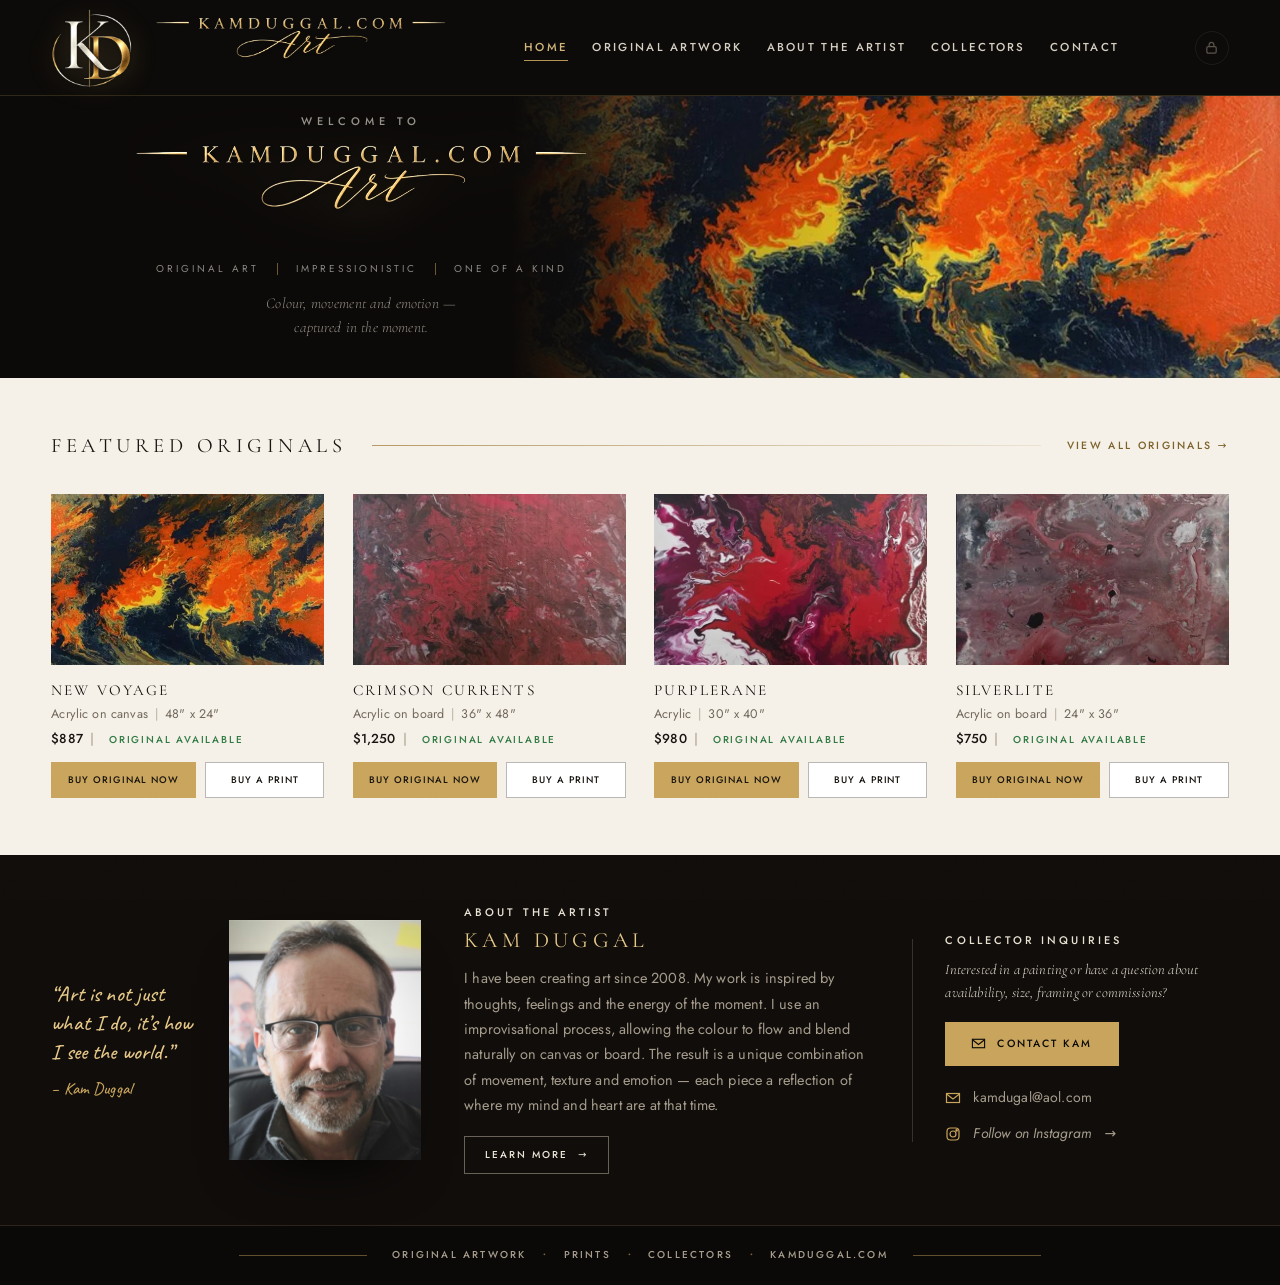
==== commit 8874596a: "Give Contact its own page The form moves off the artist page to contact.html, with its own heading a" ====
--- a/index.html
+++ b/index.html
@@ -35,7 +35,7 @@
       <a href="originals.html">Original Artwork</a>
       <a href="artist.html">About the Artist</a>
       <a href="artist.html#collectors">Collectors</a>
-      <a href="artist.html#contact">Contact</a>
+      <a href="contact.html">Contact</a>
     </nav>
     <button class="menu-btn" aria-label="Open menu" aria-expanded="false"><span></span><span></span></button>
   </div>
@@ -86,7 +86,7 @@
       <aside class="mk-inq">
         <span class="mk-label">Collector Inquiries</span>
         <p>Interested in a painting or have a question about availability, size, framing or commissions?</p>
-        <a class="mk-contact" href="artist.html#contact">
+        <a class="mk-contact" href="contact.html">
           <svg viewBox="0 0 16 16" fill="none" stroke="currentColor" stroke-width="1.2" aria-hidden="true"><rect x="1.5" y="3.5" width="13" height="9"/><path d="m1.5 4 6.5 5 6.5-5"/></svg>
           Contact Kam
         </a>
--- a/css/site.css
+++ b/css/site.css
@@ -218,6 +218,23 @@
   .brand .word b { font-size: 14px; letter-spacing: .26em; }
   .brand .mark { height: 42px; }
 }
+
+/* ---------- the lockup header (every page) ---------- */
+:root { --mk-header-h: clamp(70px, 6.4vw, 100px); }
+.mk-header {
+  height: auto; min-height: var(--mk-header-h); padding-block: 8px;
+  background: #0d0b09; border-bottom: 1px solid rgba(201, 164, 92, .18); backdrop-filter: none;
+}
+.mk-header.scrolled { padding-block: 6px; }
+.mk-brand { gap: 18px; align-items: center; }
+.mk-brand .mark { height: clamp(60px, 6.2vw, 96px); width: auto; filter: drop-shadow(0 2px 12px rgba(201, 164, 92, .28)); }
+.mk-brand .word { height: clamp(44px, 4.9vw, 76px); width: auto; }
+.mk-header .nav a:not(.btn) { font-size: 11.5px; letter-spacing: .2em; opacity: .9; }
+@media (max-width: 1020px) {
+  .mk-brand .mark { height: 50px; }
+  .mk-brand .word { height: 30px; }
+}
+@media (max-width: 420px) { .mk-brand .word { display: none; } }
 
 /* ---------- hero ---------- */
 .hero {
--- a/css/home.css
+++ b/css/home.css
@@ -1,23 +1,6 @@
-/* The home page, built to Kam's own mockup: big lockup, a short wide hero with
+/* The home page sections, built to Kam's own mockup: big lockup, a short wide hero with
    the artwork bleeding off the right, four featured originals on cream, then
    About beside Collector Inquiries, and a hairline footer. */
-
-/* ---------- header ---------- */
-:root { --mk-header-h: clamp(74px, 7.4vw, 112px); }
-.mk-header {
-  height: auto; min-height: var(--mk-header-h); padding-block: 8px;
-  background: #0d0b09; border-bottom: 1px solid rgba(201, 164, 92, .18); backdrop-filter: none;
-}
-.mk-header.scrolled { padding-block: 6px; }
-.mk-brand { gap: 18px; align-items: center; }
-.mk-brand .mark { height: clamp(58px, 6vw, 92px); width: auto; }
-.mk-brand .word { height: clamp(34px, 3.4vw, 52px); width: auto; filter: drop-shadow(0 4px 18px rgba(201, 164, 92, .25)); }
-.mk-header .nav a:not(.btn) { font-size: 11.5px; letter-spacing: .2em; opacity: .9; }
-@media (max-width: 1020px) {
-  .mk-brand .mark { height: 50px; }
-  .mk-brand .word { height: 30px; }
-}
-@media (max-width: 420px) { .mk-brand .word { display: none; } }
 
 /* ---------- hero ---------- */
 .mk-hero {
@@ -26,24 +9,31 @@
   padding: calc(var(--mk-header-h) + clamp(22px, 3.5vh, 46px)) 0 clamp(26px, 4vh, 54px);
   background: #0b0908;
 }
-.mk-hero-art { position: absolute; inset: 0 0 0 38%; z-index: -2; }
+.mk-hero-art { position: absolute; inset: 0 0 0 40%; z-index: -2; }
 .mk-hero-art img, .mk-hero-art canvas { width: 100%; height: 100%; object-fit: cover; }
 .mk-hero-art figure { position: absolute; inset: 0; margin: 0; opacity: 0; transition: opacity 1.4s var(--ease); }
 .mk-hero-art figure.on { opacity: 1; }
 .mk-hero-art::after {
   content: ""; position: absolute; inset: 0;
-  background: linear-gradient(90deg, #0b0908 0%, rgba(11, 9, 8, .82) 18%, rgba(11, 9, 8, .1) 52%, transparent 100%);
+  background: linear-gradient(90deg, #0b0908 0%, rgba(11, 9, 8, .85) 8%, rgba(11, 9, 8, .2) 26%, transparent 48%);
 }
-.mk-hero-copy { position: relative; z-index: 1; width: 100%; max-width: var(--max); margin-inline: auto; padding-inline: var(--gutter); }
+.mk-hero-copy {
+  position: relative; z-index: 1; width: 100%; max-width: var(--max); margin-inline: auto; padding-inline: var(--gutter);
+}
+.mk-hero-copy > * { width: min(100%, 620px); margin-left: 0; margin-right: auto; text-align: center; }
+@media (min-width: 861px) { .mk-hero-copy > * { margin-left: 0; } }
+/* The wordmark carries the hero. Everything around it is set smaller and
+   knocked back off full bone so the gilt stays the only bright thing,
+   which is the hierarchy in Kam's design. */
 .mk-welcome {
-  display: block; font: 500 12px/1 var(--sans); letter-spacing: .42em; text-transform: uppercase; color: var(--bone-2);
+  display: block; font: 500 11px/1 var(--sans); letter-spacing: .44em; text-transform: uppercase; color: rgba(242, 236, 225, .6);
 }
-.mk-wordmark { margin: 16px 0 0; max-width: min(420px, 72%); }
-.mk-wordmark img { width: 100%; height: auto; filter: drop-shadow(0 6px 26px rgba(201, 164, 92, .3)); }
-.mk-tags { display: flex; flex-wrap: wrap; align-items: center; gap: 12px; margin: 22px 0 0; }
-.mk-tags span { font: 500 11.5px/1 var(--sans); letter-spacing: .26em; text-transform: uppercase; color: var(--bone); }
-.mk-tags i { width: 1px; height: 14px; background: rgba(233, 222, 200, .45); }
-.mk-tagline { margin: 16px 0 0; font: italic 300 clamp(1.05rem, 1.45vw, 1.35rem)/1.55 var(--serif); color: var(--bone-2); }
+.mk-wordmark { margin: 16px 0 0; }
+.mk-wordmark img { width: min(460px, 94%); margin-inline: auto; height: auto; filter: drop-shadow(0 6px 26px rgba(201, 164, 92, .22)); }
+.mk-tags { display: flex; flex-wrap: wrap; align-items: center; justify-content: center; gap: 18px; margin: 22px 0 0; }
+.mk-tags span { font: 400 10px/1 var(--sans); letter-spacing: .3em; text-transform: uppercase; color: rgba(242, 236, 225, .55); }
+.mk-tags i { width: 1px; height: 12px; background: rgba(201, 164, 92, .5); }
+.mk-tagline { margin: 16px 0 0; font: italic 300 clamp(.95rem, 1.05vw, 1.1rem)/1.6 var(--serif); color: rgba(232, 224, 209, .6); }
 
 @media (max-width: 860px) {
   .mk-hero { min-height: 0; padding: calc(var(--mk-header-h) + 26px) 0 38px; }
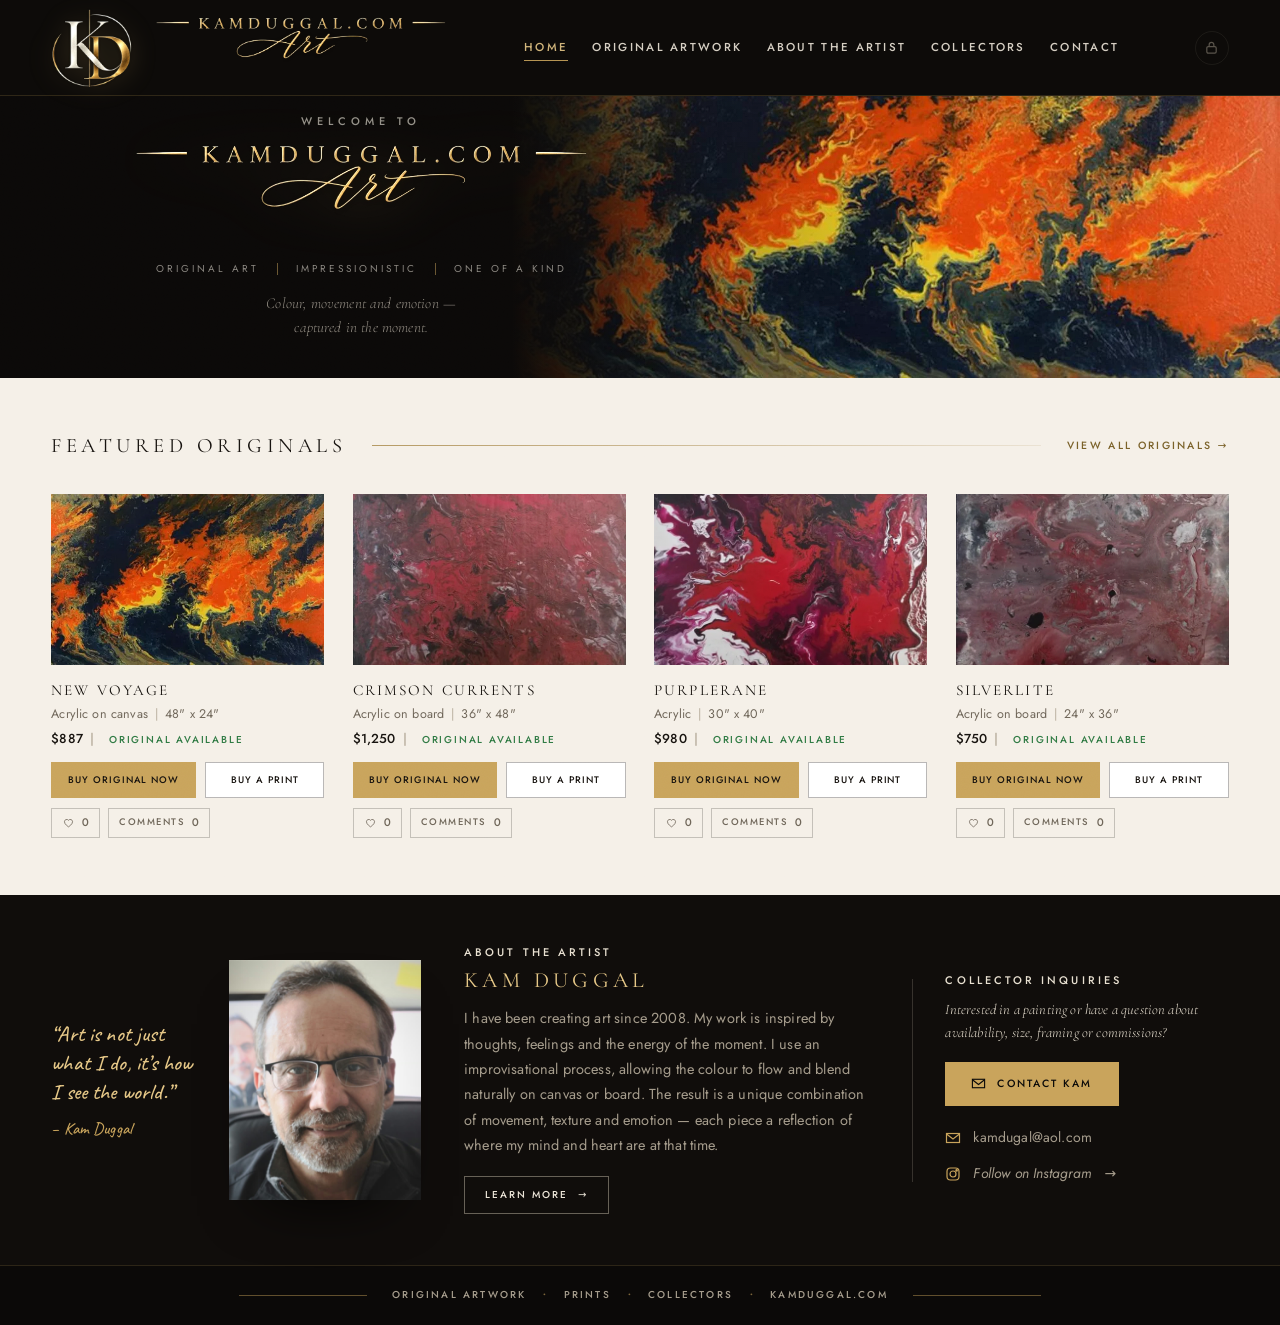
==== commit c2df39e5: "Put the likes and comments row on the featured cards too The four Featured Originals on the home pag" ====
--- a/index.html
+++ b/index.html
@@ -3,10 +3,10 @@
 <head>
 <meta charset="utf-8">
 <meta name="viewport" content="width=device-width, initial-scale=1">
-<title>Kam Duggal | Original Abstract Paintings, Concord NC</title>
-<meta name="description" content="Original abstract flow paintings by Kam Duggal, an improvisational artist in Concord, North Carolina. Colour, movement and emotion, captured in the moment. Originals by inquiry, prints available.">
+<title>Kam Duggal | Original Abstract Paintings, Amherstburg ON</title>
+<meta name="description" content="Original abstract flow paintings by Kam Duggal, an improvisational artist in Amherstburg, Ontario, Canada. Colour, movement and emotion, captured in the moment. Originals by inquiry, prints available.">
 <meta property="og:title" content="Kam Duggal | Original Art">
-<meta property="og:description" content="Colour, movement and emotion, captured in the moment. Original abstract paintings from Concord, North Carolina.">
+<meta property="og:description" content="Colour, movement and emotion, captured in the moment. Original abstract paintings from Amherstburg, Ontario, Canada.">
 <meta property="og:image" content="img/art/new-voyage.webp">
 <meta property="og:type" content="website">
 <meta name="theme-color" content="#0b0a09">
@@ -121,6 +121,7 @@
 <script src="js/data.js"></script>
 <script src="/api/content.js"></script>
 <script src="js/site.js"></script>
+<script src="js/social.js"></script>
 <script src="js/home.js"></script>
 <script src="js/admin.js" defer></script>
 </body>
--- a/css/site.css
+++ b/css/site.css
@@ -656,7 +656,8 @@
 
 /* ---------- originals: gallery ---------- */
 .gallery { columns: 4 260px; column-gap: clamp(16px, 2vw, 28px); padding-bottom: 40px; }
-.tile { break-inside: avoid; margin: 0 0 clamp(26px, 3vw, 44px); display: block; width: 100%; text-align: left; opacity: 0; transform: translateY(30px); animation: rise .9s var(--ease) forwards; animation-delay: var(--d, 0s); }
+.tile-wrap { break-inside: avoid; margin: 0 0 clamp(26px, 3vw, 44px); }
+.tile { display: block; width: 100%; text-align: left; opacity: 0; transform: translateY(30px); animation: rise .9s var(--ease) forwards; animation-delay: var(--d, 0s); }
 @keyframes rise { to { opacity: 1; transform: none; } }
 .tile .img { position: relative; overflow: hidden; background: var(--ink-3); aspect-ratio: var(--r); }
 .tile .img img { width: 100%; height: 100%; object-fit: cover; transition: transform 1.1s var(--ease), filter .6s; }
@@ -899,3 +900,51 @@
 @media (hover: none), (pointer: coarse) { .cursor { display: none; } }
 .howto { padding: 0; margin: 0; }
 .timeline .yr em { font-style: italic; }
+
+/* ---------- likes and comments ---------- */
+.social { border-top: 1px solid var(--line); padding-top: 18px; display: grid; gap: 14px; }
+.sc-bar { display: flex; align-items: center; gap: 10px; flex-wrap: wrap; }
+.sc-like, .sc-toggle {
+  display: inline-flex; align-items: center; gap: 9px; min-height: 38px; padding: 0 15px;
+  border: 1px solid var(--line-strong); color: var(--text);
+  font: 500 10px/1 var(--sans); letter-spacing: .18em; text-transform: uppercase;
+  transition: border-color .3s, color .3s, background .3s;
+}
+.sc-like svg { width: 17px; height: 17px; fill: none; stroke: currentColor; stroke-width: 1.4; transition: fill .3s, stroke .3s, transform .3s; }
+.sc-like:hover, .sc-toggle:hover { border-color: var(--gold); color: var(--gold-hi); }
+.sc-like.on { border-color: var(--gold); color: var(--gold-hi); cursor: default; }
+.sc-like.on svg { fill: var(--gold-hi); stroke: var(--gold-hi); transform: scale(1.12); }
+.sc-like em { font-style: normal; opacity: .75; }
+.sc-count { font-variant-numeric: tabular-nums; }
+.sc-panel { display: grid; gap: 16px; }
+.sc-list { list-style: none; margin: 0; padding: 0; display: grid; gap: 14px; max-height: 280px; overflow-y: auto; }
+.sc-list li { border-left: 1px solid var(--line-strong); padding-left: 14px; }
+.sc-list b { font: 400 1.05rem/1.2 var(--serif); color: var(--bone); }
+.sc-list time { font-size: 11px; color: var(--muted-dark); margin-left: 10px; }
+.sc-list p { margin: 6px 0 0; font-size: 14px; line-height: 1.6; color: var(--muted); white-space: pre-wrap; }
+.sc-empty { border: 0 !important; padding: 0 !important; font-size: 13.5px; color: var(--muted-dark); }
+.sc-form { display: grid; gap: 10px; }
+.sc-form input, .sc-form textarea {
+  width: 100%; padding: 10px 12px; background: rgba(255, 255, 255, .04);
+  border: 1px solid var(--line); color: var(--text); font: 400 14px/1.5 var(--sans); border-radius: 0;
+}
+.sc-form textarea { min-height: 84px; resize: vertical; }
+.sc-form input:focus, .sc-form textarea:focus { outline: none; border-color: var(--gold); }
+.sc-send { display: flex; align-items: center; gap: 12px; flex-wrap: wrap; }
+.sc-msg { font-size: 12.5px; color: var(--muted); }
+.sc-msg.ok { color: #7fb98a; }
+.sc-msg.bad { color: #e0785c; }
+
+/* ---------- likes and comments under a tile ---------- */
+.tsoc { display: flex; align-items: center; gap: 8px; margin-top: 10px; }
+.tsoc button {
+  display: inline-flex; align-items: center; gap: 7px; min-height: 30px; padding: 0 10px;
+  border: 1px solid var(--line); color: var(--muted); background: none;
+  font: 500 9.5px/1 var(--sans); letter-spacing: .16em; text-transform: uppercase;
+  transition: border-color .3s, color .3s;
+}
+.tsoc button:hover { border-color: var(--gold); color: var(--gold-hi); }
+.tsoc .n { font-variant-numeric: tabular-nums; letter-spacing: 0; font-size: 11px; }
+.tsoc-like svg { width: 13px; height: 13px; fill: none; stroke: currentColor; stroke-width: 1.5; transition: fill .3s, stroke .3s, transform .3s; }
+.tsoc-like.on { border-color: var(--gold); color: var(--gold-hi); cursor: default; }
+.tsoc-like.on svg { fill: var(--gold-hi); stroke: var(--gold-hi); transform: scale(1.1); }
--- a/css/home.css
+++ b/css/home.css
@@ -138,3 +138,10 @@
   .mk-head h2 { font-size: 1.05rem; letter-spacing: .18em; }
   .mk-viewall { margin-left: auto; }
 }
+
+/* the likes and comments row, on the cream band */
+.fcard .tsoc { margin-top: 10px; }
+.fcard .tsoc button { border-color: rgba(23, 19, 15, .22); color: #6f6659; }
+.fcard .tsoc button:hover { border-color: #17130f; color: #17130f; }
+.fcard .tsoc-like.on { border-color: #b8872d; color: #b8872d; }
+.fcard .tsoc-like.on svg { fill: #b8872d; stroke: #b8872d; }
--- a/css/admin.css
+++ b/css/admin.css
@@ -121,3 +121,25 @@
 /* a hidden block stays visible to the owner, greyed out, so it can be brought back */
 body.editing [data-sort] > [hidden] { display: revert !important; opacity: .35; filter: grayscale(1); }
 body.editing .sorting { min-height: 40px; }
+
+/* upload feedback inside the Paintings panel, which covers the bar */
+.am-status { font-size: 12.5px; color: var(--muted); margin-right: 6px; max-width: 46ch; }
+.am-status.ok { color: #7fb98a; }
+.am-status.warn { color: var(--gold-hi); }
+.am-fields input[data-f="shop"] { grid-column: 1 / -1; font-size: 12px; color: var(--muted); }
+
+/* comment moderation */
+.ab-badge { display: inline-grid; place-items: center; min-width: 18px; height: 18px; padding: 0 5px; margin-left: 7px;
+  border-radius: 99px; background: var(--gold); color: var(--ink); font: 500 10px/1 var(--sans); }
+.ab-badge[hidden] { display: none; }
+.cm-head { margin: 18px 0 10px; font: 500 10px/1 var(--sans); letter-spacing: .26em; text-transform: uppercase; color: var(--gold); }
+.cm-head:first-child { margin-top: 0; }
+.cm-row { display: grid; grid-template-columns: minmax(0, 1fr) auto; gap: 16px; align-items: center;
+  padding: 12px; background: #0f0d0b; border: 1px solid var(--line); margin-bottom: 8px; }
+.cm-row.fresh { border-color: var(--gold); }
+.cm-body b { font: 400 1.1rem/1.2 var(--serif); color: var(--bone); }
+.cm-on { font-size: 12px; color: var(--gold); margin-left: 8px; }
+.cm-at { font-size: 11.5px; color: var(--muted-dark); margin-left: 8px; }
+.cm-body p { margin: 6px 0 0; font-size: 14px; line-height: 1.6; color: var(--muted); white-space: pre-wrap; }
+.cm-acts { display: flex; gap: 8px; align-items: center; }
+@media (max-width: 720px) { .cm-row { grid-template-columns: 1fr; } }
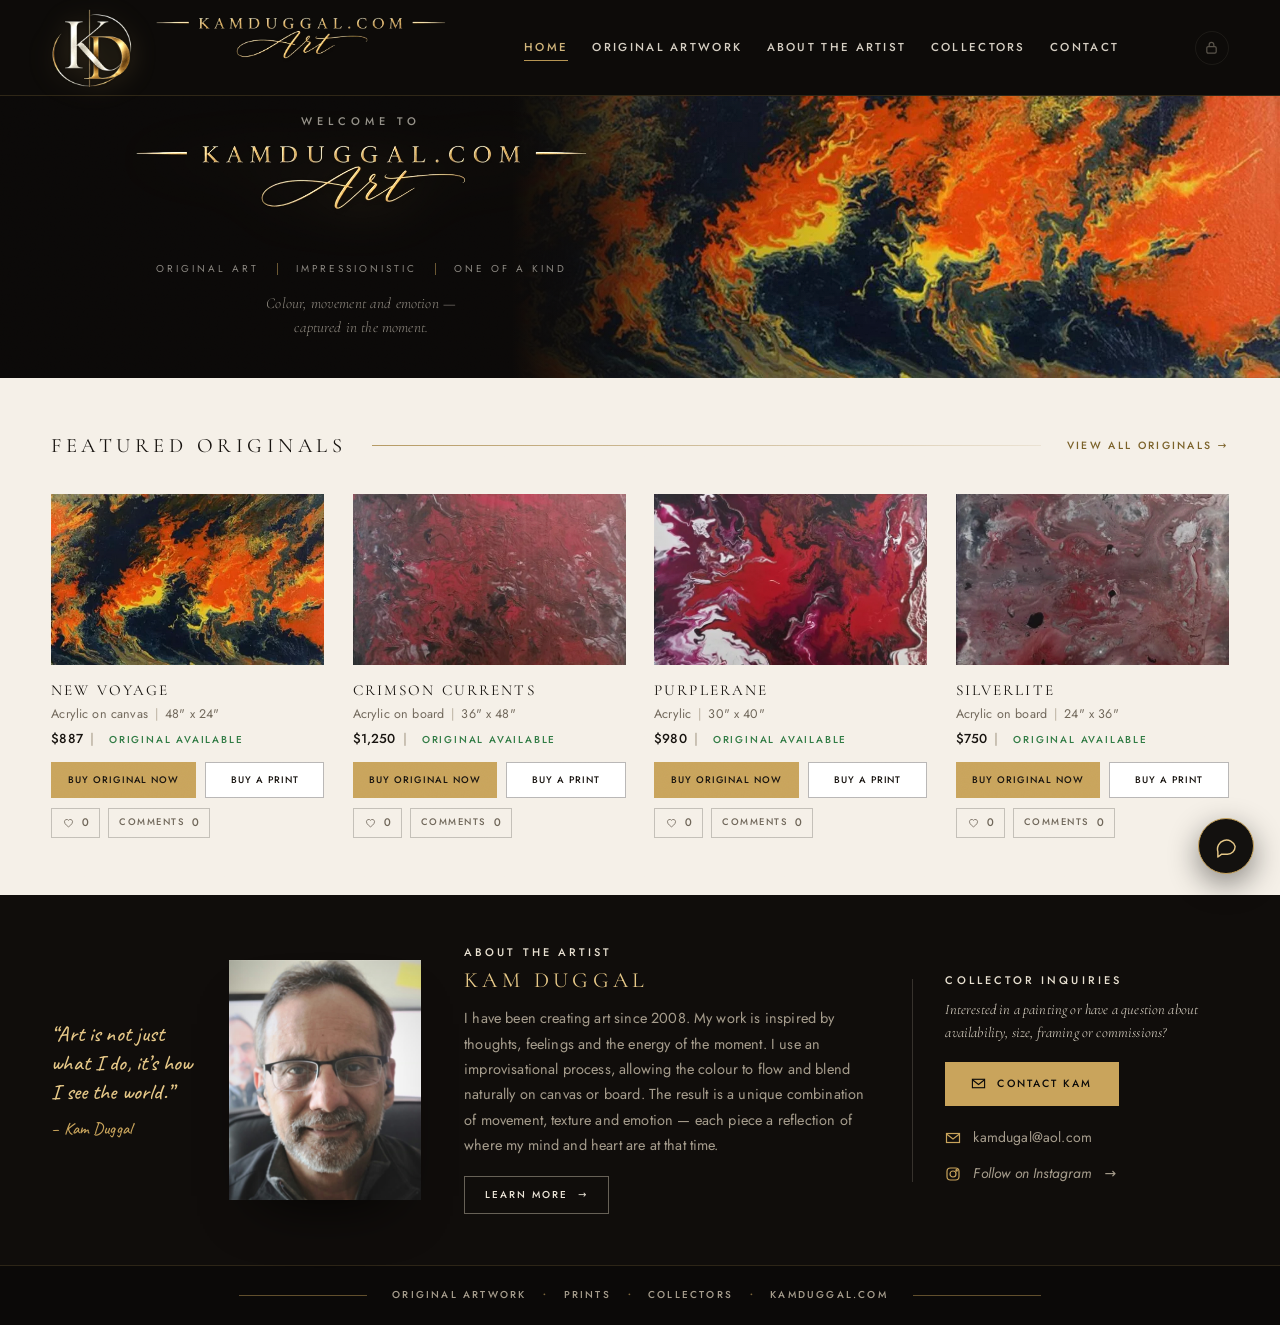
==== commit 2ffbf128: "Add a preprogrammed assistant in the corner of every page Kam asked for a chatbot. There is no AI be" ====
--- a/index.html
+++ b/index.html
@@ -18,6 +18,7 @@
 <link rel="stylesheet" href="css/site.css">
 <link rel="stylesheet" href="css/home.css">
 <link rel="stylesheet" href="css/admin.css">
+<link rel="stylesheet" href="css/chat.css">
 <link rel="preload" as="image" href="img/art/new-voyage.webp">
 <script>document.documentElement.classList.add('js')</script>
 </head>
@@ -123,6 +124,8 @@
 <script src="js/site.js"></script>
 <script src="js/social.js"></script>
 <script src="js/home.js"></script>
+<script src="js/chat-kb.js" defer></script>
+<script src="js/chat.js" defer></script>
 <script src="js/admin.js" defer></script>
 </body>
 </html>
--- a/css/admin.css
+++ b/css/admin.css
@@ -64,6 +64,9 @@
 .am-card > p { margin: 0 0 18px; font-size: 13.5px; color: var(--muted); }
 .am-card label { display: block; font: 500 10px/1 var(--sans); letter-spacing: .22em; text-transform: uppercase; color: var(--muted); margin-bottom: 8px; }
 .am-card input[type=password] { width: 100%; padding: 11px 12px; background: #0c0a08; border: 1px solid var(--line-strong); color: var(--text); font-size: 15px; }
+.am-card input[type=password]:focus { outline: none; border-color: var(--gold); }
+/* several fields in a row need breathing space, or a focused box meets the next label */
+.am-card label + input[type=password] + label { margin-top: 16px; }
 .am-row { display: flex; gap: 10px; margin-top: 18px; }
 .am-err { color: #e0785c; font-size: 13px; margin: 10px 0 0; }
 .am-head { display: flex; align-items: center; justify-content: space-between; gap: 14px; flex-wrap: wrap; }
--- a/css/chat.css
+++ b/css/chat.css
@@ -0,0 +1,96 @@
+/* The assistant in the corner. Dark on every page, including the cream bands. */
+
+.kchat { position: fixed; right: clamp(14px, 2vw, 26px); bottom: clamp(14px, 2vw, 26px); z-index: 300; }
+.kchat.with-bar { bottom: 74px; }
+
+/* ---------- the button ---------- */
+.kchat-launch {
+  position: relative; display: grid; place-items: center;
+  width: 56px; height: 56px; border-radius: 50%;
+  background: var(--ink-2, #14110e); border: 1px solid var(--gold, #c9a45c);
+  color: var(--gold-hi, #e0be7e); cursor: pointer;
+  box-shadow: 0 10px 30px rgba(0, 0, 0, .45);
+  transition: transform .35s var(--ease, ease), background .35s, color .35s;
+}
+.kchat-launch:hover { transform: translateY(-2px); background: var(--gold, #c9a45c); color: #17130f; }
+.kchat-launch svg { position: absolute; width: 23px; height: 23px; fill: none; stroke: currentColor; stroke-width: 1.5; stroke-linecap: round; stroke-linejoin: round; transition: opacity .25s, transform .25s; }
+.kchat-ico-close { opacity: 0; transform: rotate(-45deg); }
+.kchat.open .kchat-ico-open { opacity: 0; transform: rotate(45deg); }
+.kchat.open .kchat-ico-close { opacity: 1; transform: none; }
+
+/* ---------- the panel ---------- */
+.kchat-panel {
+  position: absolute; right: 0; bottom: 70px;
+  width: min(370px, calc(100vw - 28px)); height: min(520px, calc(100vh - 140px));
+  display: flex; flex-direction: column; overflow: hidden;
+  background: var(--ink, #0b0a09); border: 1px solid var(--line-strong, #2a251f);
+  box-shadow: 0 24px 60px rgba(0, 0, 0, .6);
+  opacity: 0; transform: translateY(10px) scale(.98); transform-origin: bottom right;
+  transition: opacity .3s var(--ease, ease), transform .3s var(--ease, ease);
+}
+.kchat.open .kchat-panel { opacity: 1; transform: none; }
+.kchat-panel[hidden] { display: none; }
+
+.kchat-head {
+  display: flex; align-items: center; justify-content: space-between; gap: 12px;
+  padding: 14px 16px; border-bottom: 1px solid var(--line, #201c18); background: var(--ink-2, #14110e);
+}
+.kchat-head b { display: block; font: 400 1.15rem/1.2 var(--serif, Georgia, serif); color: var(--bone, #efe9e0); }
+.kchat-head span { display: block; margin-top: 3px; font: 500 9px/1 var(--sans, system-ui); letter-spacing: .2em; text-transform: uppercase; color: var(--gold, #c9a45c); }
+.kchat-x { position: relative; width: 30px; height: 30px; border: 1px solid var(--line, #201c18); color: var(--muted, #9b9187); background: none; cursor: pointer; flex: none; transition: border-color .3s, color .3s; }
+.kchat-x:hover { border-color: var(--gold, #c9a45c); color: var(--gold-hi, #e0be7e); }
+.kchat-x::before, .kchat-x::after { content: ''; position: absolute; left: 50%; top: 50%; width: 11px; height: 1px; background: currentColor; }
+.kchat-x::before { transform: translate(-50%, -50%) rotate(45deg); }
+.kchat-x::after { transform: translate(-50%, -50%) rotate(-45deg); }
+
+/* ---------- messages ---------- */
+.kchat-log { flex: 1; overflow-y: auto; padding: 16px; display: flex; flex-direction: column; gap: 9px; scroll-behavior: smooth; }
+.kchat-msg {
+  max-width: 88%; padding: 10px 13px; font: 400 14px/1.6 var(--sans, system-ui);
+  animation: kchat-in .32s var(--ease, ease) both;
+}
+@keyframes kchat-in { from { opacity: 0; transform: translateY(6px); } }
+.kchat-msg.bot { align-self: flex-start; background: #15120f; border: 1px solid var(--line, #201c18); color: var(--text, #cfc7bd); }
+.kchat-msg.me { align-self: flex-end; background: var(--gold, #c9a45c); color: #17130f; }
+.kchat-msg b { color: var(--bone, #efe9e0); font-weight: 500; }
+.kchat-msg.me b { color: inherit; }
+.kchat-msg a { color: var(--gold-hi, #e0be7e); text-decoration: underline; text-underline-offset: 3px; }
+.kchat-msg a:hover { color: var(--bone, #efe9e0); }
+
+.kchat-msg.typing { display: flex; gap: 4px; padding: 13px; }
+.kchat-msg.typing i { width: 5px; height: 5px; border-radius: 50%; background: var(--muted-dark, #6c655d); animation: kchat-dot 1.1s infinite; }
+.kchat-msg.typing i:nth-child(2) { animation-delay: .16s; }
+.kchat-msg.typing i:nth-child(3) { animation-delay: .32s; }
+@keyframes kchat-dot { 0%, 60%, 100% { opacity: .3; } 30% { opacity: 1; } }
+
+/* ---------- suggested questions ---------- */
+.kchat-chips { display: flex; flex-wrap: wrap; gap: 6px; margin-top: 2px; }
+.kchat-chip {
+  padding: 7px 11px; background: none; border: 1px solid var(--line-strong, #2a251f);
+  color: var(--muted, #9b9187); font: 400 12.5px/1.3 var(--sans, system-ui);
+  cursor: pointer; text-align: left; transition: border-color .3s, color .3s;
+}
+.kchat-chip:hover { border-color: var(--gold, #c9a45c); color: var(--gold-hi, #e0be7e); }
+
+/* ---------- the box you type in ---------- */
+.kchat-form { display: flex; gap: 8px; padding: 12px; border-top: 1px solid var(--line, #201c18); background: var(--ink-2, #14110e); }
+.kchat-form input {
+  flex: 1; min-width: 0; padding: 10px 12px; background: #0c0a08;
+  border: 1px solid var(--line-strong, #2a251f); color: var(--text, #cfc7bd);
+  font: 400 14px/1.4 var(--sans, system-ui); border-radius: 0;
+}
+.kchat-form input:focus { outline: none; border-color: var(--gold, #c9a45c); }
+.kchat-form button {
+  display: grid; place-items: center; width: 42px; flex: none;
+  background: var(--gold, #c9a45c); border: 0; color: #17130f; cursor: pointer; transition: background .3s;
+}
+.kchat-form button:hover { background: var(--gold-hi, #e0be7e); }
+.kchat-form button svg { width: 18px; height: 18px; fill: none; stroke: currentColor; stroke-width: 1.6; stroke-linecap: round; stroke-linejoin: round; }
+
+/* ---------- small screens ---------- */
+@media (max-width: 520px) {
+  .kchat-panel { height: min(460px, calc(100vh - 120px)); }
+}
+@media (prefers-reduced-motion: reduce) {
+  .kchat-panel, .kchat-launch, .kchat-msg { transition: none; animation: none; }
+}
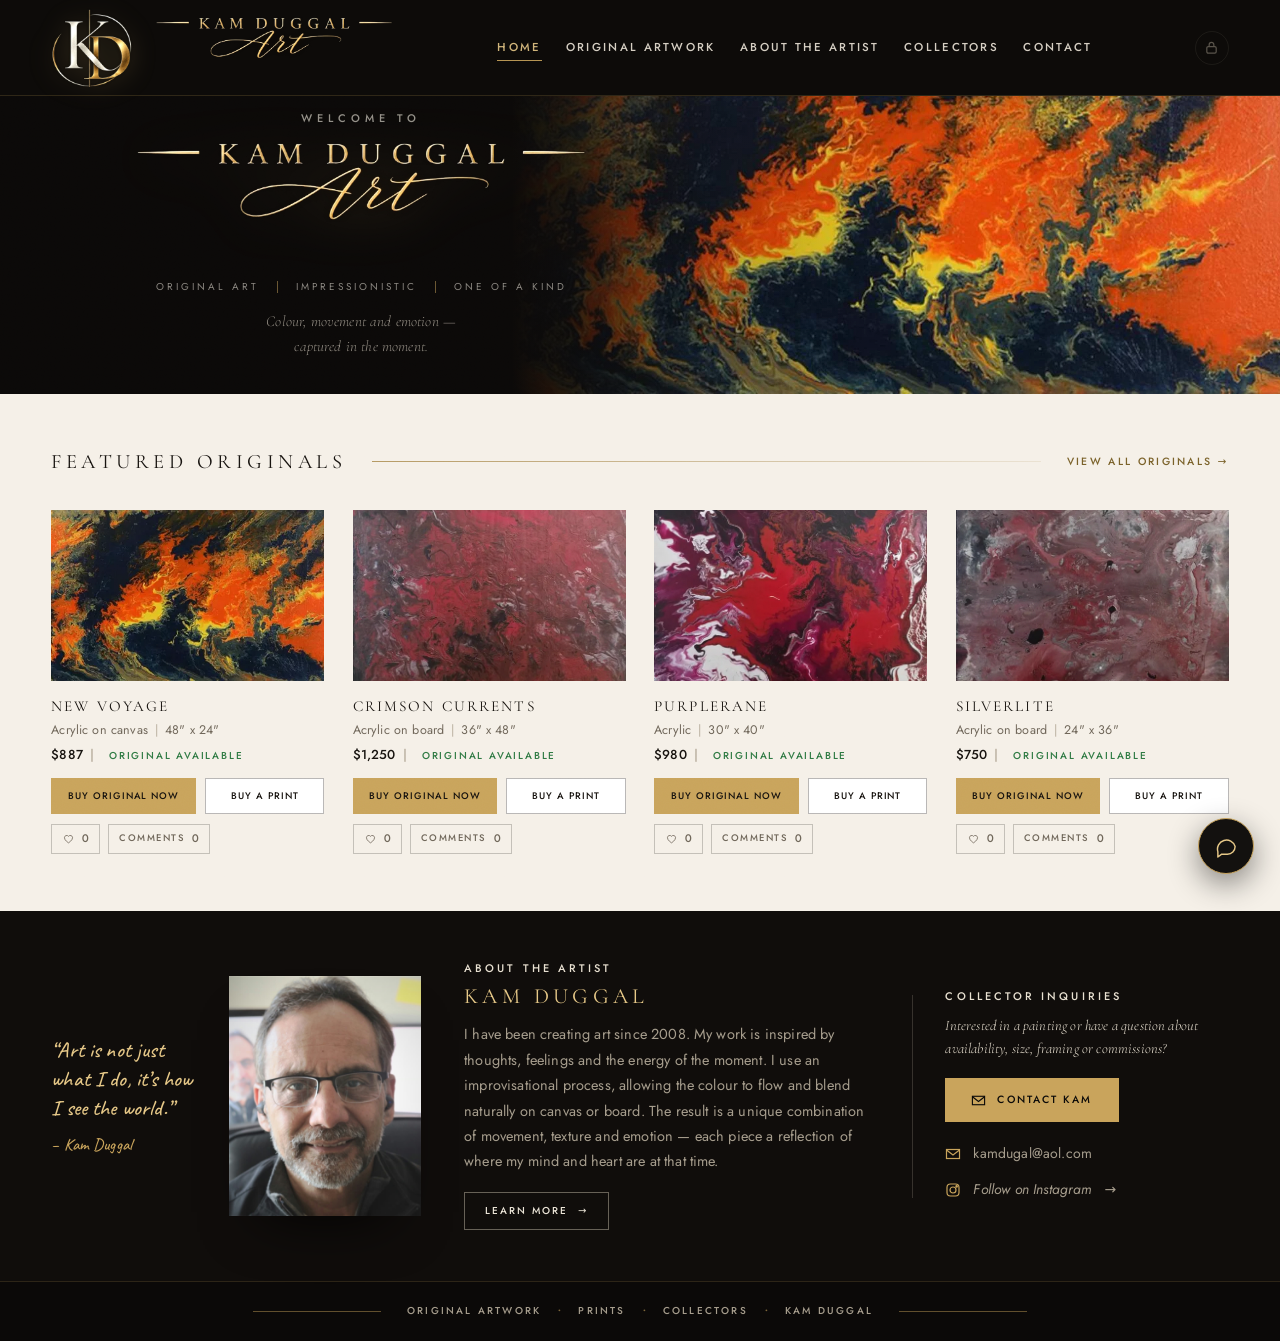
==== commit a11b9d46: "Change the wordmark from kamduggal.com to Kam Duggal The header lockup is artwork rather than type, " ====
--- a/index.html
+++ b/index.html
@@ -29,7 +29,7 @@
   <div class="wrap">
     <a class="brand mk-brand" href="index.html" aria-label="Kam Duggal, home">
       <img class="mark" src="img/logo-mark.png" alt="" width="480" height="456">
-      <img class="word" src="img/logo-word.png" alt="kamduggal.com Art" width="900" height="191">
+      <img class="word" src="img/logo-word.png" alt="Kam Duggal Art" width="738" height="191">
     </a>
     <nav class="nav" aria-label="Main">
       <a href="index.html" aria-current="page">Home</a>
@@ -50,7 +50,7 @@
     <div class="mk-hero-copy">
       <span class="mk-welcome">Welcome to</span>
       <h1 class="mk-wordmark">
-        <img src="img/logo-word.png" alt="kamduggal.com Art" width="900" height="191" fetchpriority="high">
+        <img src="img/logo-word.png" alt="Kam Duggal Art" width="738" height="191" fetchpriority="high">
       </h1>
       <p class="mk-tags"><span>Original Art</span><i></i><span>Impressionistic</span><i></i><span>One of a Kind</span></p>
       <p class="mk-tagline">Colour, movement and emotion &mdash;<br>captured in the moment.</p>
@@ -113,7 +113,7 @@
       <a href="originals.html">Original Artwork</a><i>&bull;</i>
       <a href="https://kam-duggal.pixels.com/">Prints</a><i>&bull;</i>
       <a href="artist.html#collectors">Collectors</a><i>&bull;</i>
-      <a href="index.html">kamduggal.com</a>
+      <a href="index.html">Kam Duggal</a>
     </nav>
     <span class="mk-frule"></span>
   </div>
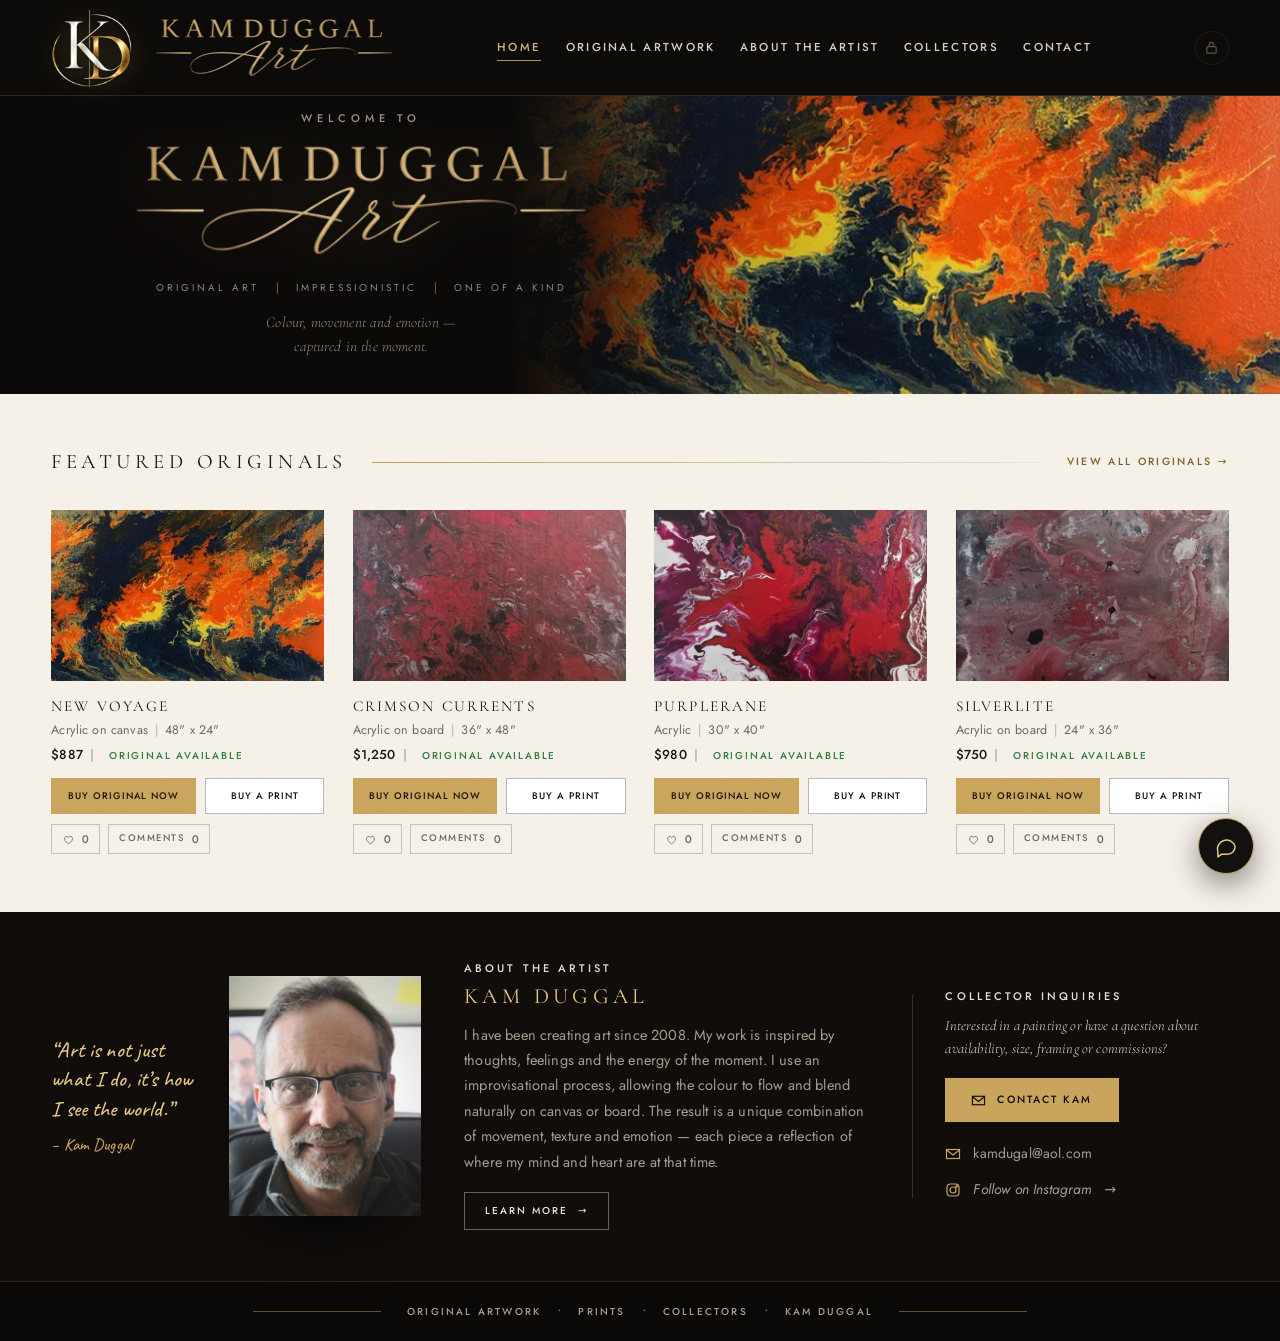
==== commit 9ff172cb: "Use Kam's supplied Kam Duggal artwork for the wordmark He sent the real lockup rather than the kamdu" ====
--- a/index.html
+++ b/index.html
@@ -29,7 +29,7 @@
   <div class="wrap">
     <a class="brand mk-brand" href="index.html" aria-label="Kam Duggal, home">
       <img class="mark" src="img/logo-mark.png" alt="" width="480" height="456">
-      <img class="word" src="img/logo-word.png" alt="Kam Duggal Art" width="738" height="191">
+      <img class="word" src="img/logo-word.webp" alt="Kam Duggal Art" width="972" height="252">
     </a>
     <nav class="nav" aria-label="Main">
       <a href="index.html" aria-current="page">Home</a>
@@ -50,7 +50,7 @@
     <div class="mk-hero-copy">
       <span class="mk-welcome">Welcome to</span>
       <h1 class="mk-wordmark">
-        <img src="img/logo-word.png" alt="Kam Duggal Art" width="738" height="191" fetchpriority="high">
+        <img src="img/logo-word.webp" alt="Kam Duggal Art" width="972" height="252" fetchpriority="high">
       </h1>
       <p class="mk-tags"><span>Original Art</span><i></i><span>Impressionistic</span><i></i><span>One of a Kind</span></p>
       <p class="mk-tagline">Colour, movement and emotion &mdash;<br>captured in the moment.</p>
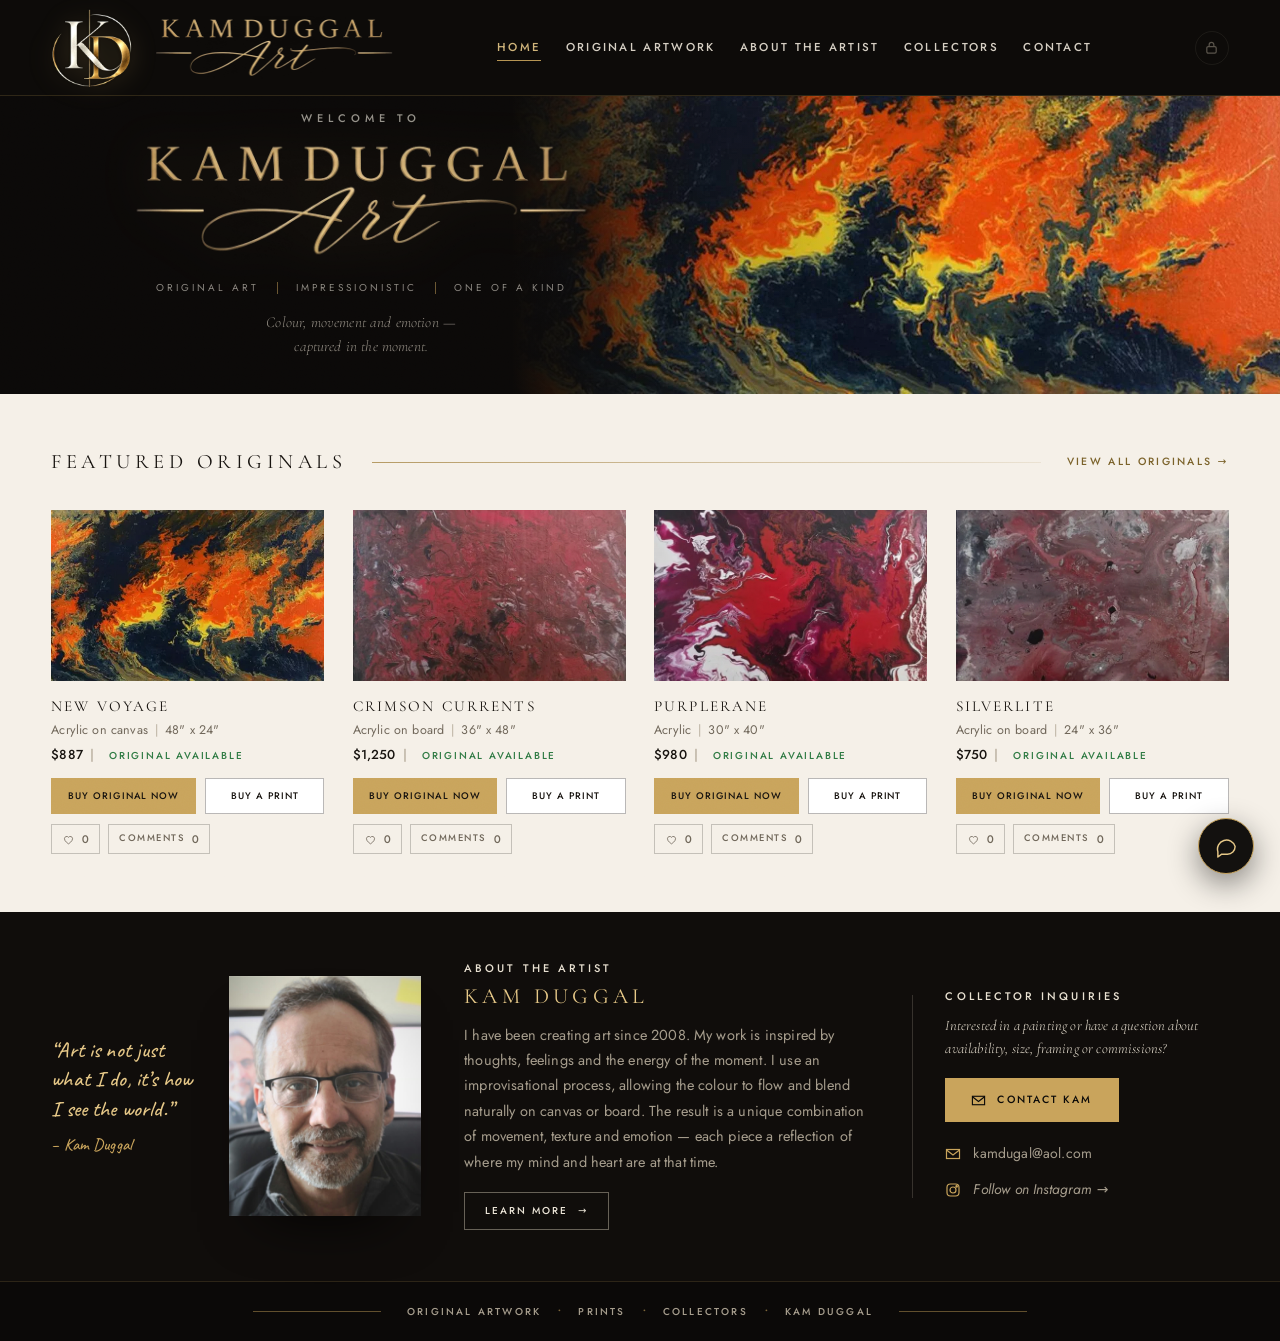
==== commit d5444b2e: "Let Kam change his email from the editor, and wire up Instagram He could not change his email becaus" ====
--- a/index.html
+++ b/index.html
@@ -98,7 +98,7 @@
           </li>
           <li>
             <svg viewBox="0 0 16 16" fill="none" stroke="currentColor" stroke-width="1.2" aria-hidden="true"><rect x="2" y="2" width="12" height="12" rx="3.5"/><circle cx="8" cy="8" r="3"/><circle cx="11.6" cy="4.4" r=".7" fill="currentColor"/></svg>
-            <em>Follow on Instagram</em> <span aria-hidden="true">&rarr;</span>
+            <a class="mk-ig" href="https://instagram.com/kamduggal" target="_blank" rel="noopener"><em>Follow on Instagram</em> <span aria-hidden="true">&rarr;</span></a>
           </li>
         </ul>
       </aside>
--- a/css/admin.css
+++ b/css/admin.css
@@ -63,10 +63,10 @@
 .am-card h2 { margin: 0 0 8px; font: 300 clamp(1.6rem, 2.4vw, 2.1rem)/1.1 var(--serif); }
 .am-card > p { margin: 0 0 18px; font-size: 13.5px; color: var(--muted); }
 .am-card label { display: block; font: 500 10px/1 var(--sans); letter-spacing: .22em; text-transform: uppercase; color: var(--muted); margin-bottom: 8px; }
-.am-card input[type=password] { width: 100%; padding: 11px 12px; background: #0c0a08; border: 1px solid var(--line-strong); color: var(--text); font-size: 15px; }
-.am-card input[type=password]:focus { outline: none; border-color: var(--gold); }
+.am-card > form input { width: 100%; padding: 11px 12px; background: #0c0a08; border: 1px solid var(--line-strong); color: var(--text); font-size: 15px; }
+.am-card > form input:focus { outline: none; border-color: var(--gold); }
 /* several fields in a row need breathing space, or a focused box meets the next label */
-.am-card label + input[type=password] + label { margin-top: 16px; }
+.am-card > form label + input + label { margin-top: 16px; }
 .am-row { display: flex; gap: 10px; margin-top: 18px; }
 .am-err { color: #e0785c; font-size: 13px; margin: 10px 0 0; }
 .am-head { display: flex; align-items: center; justify-content: space-between; gap: 14px; flex-wrap: wrap; }
